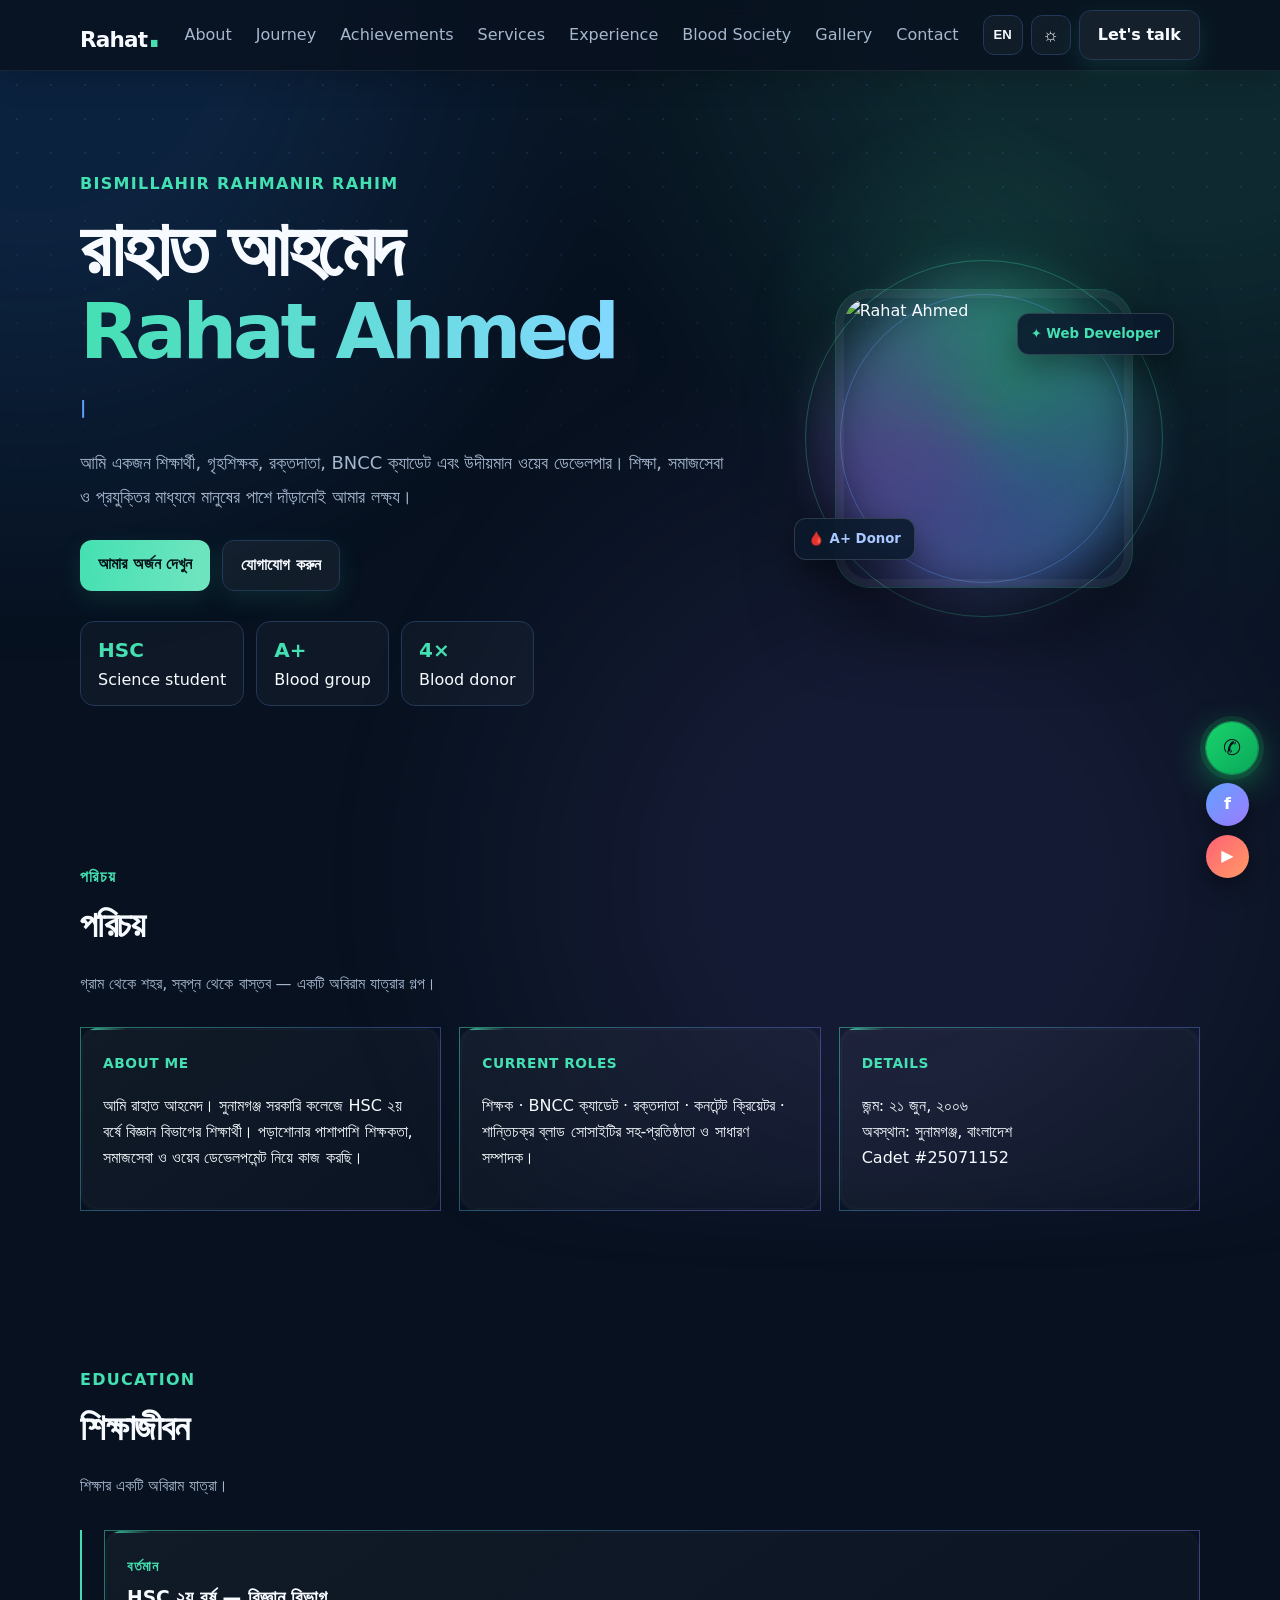
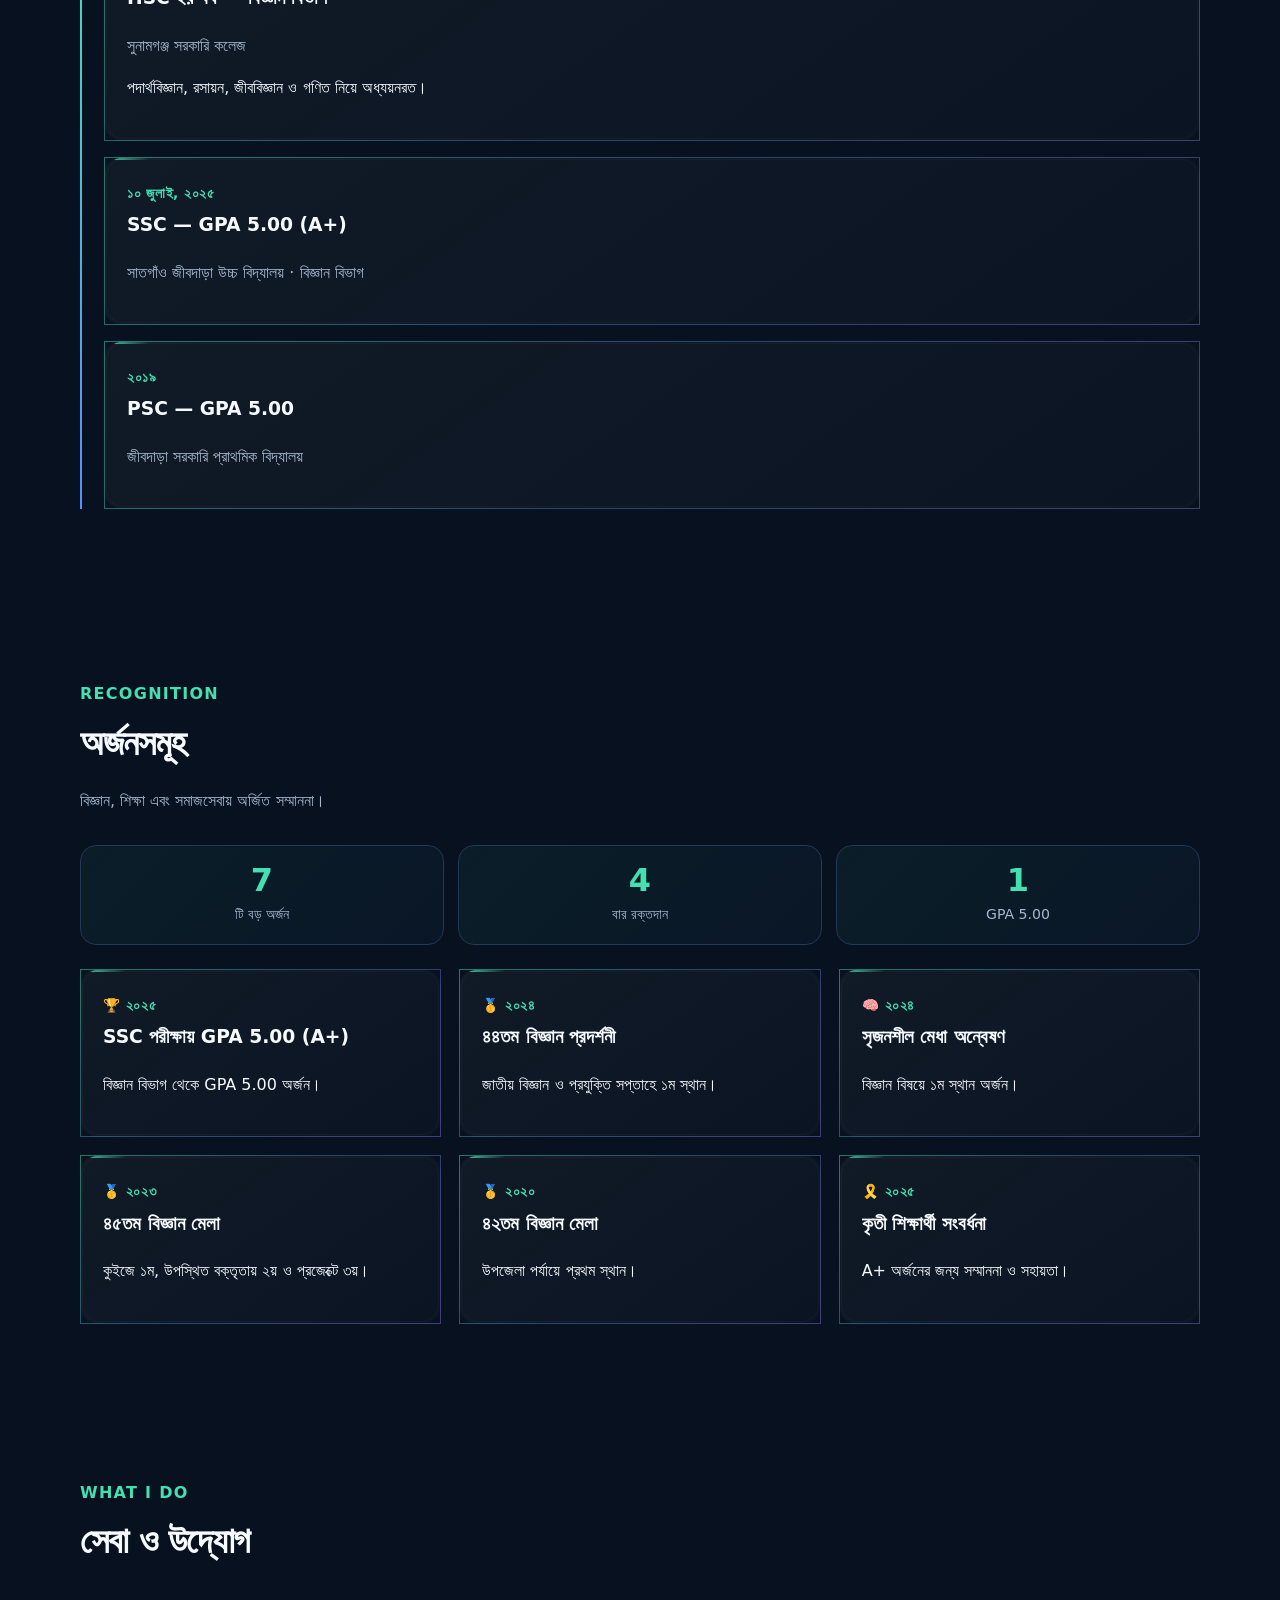
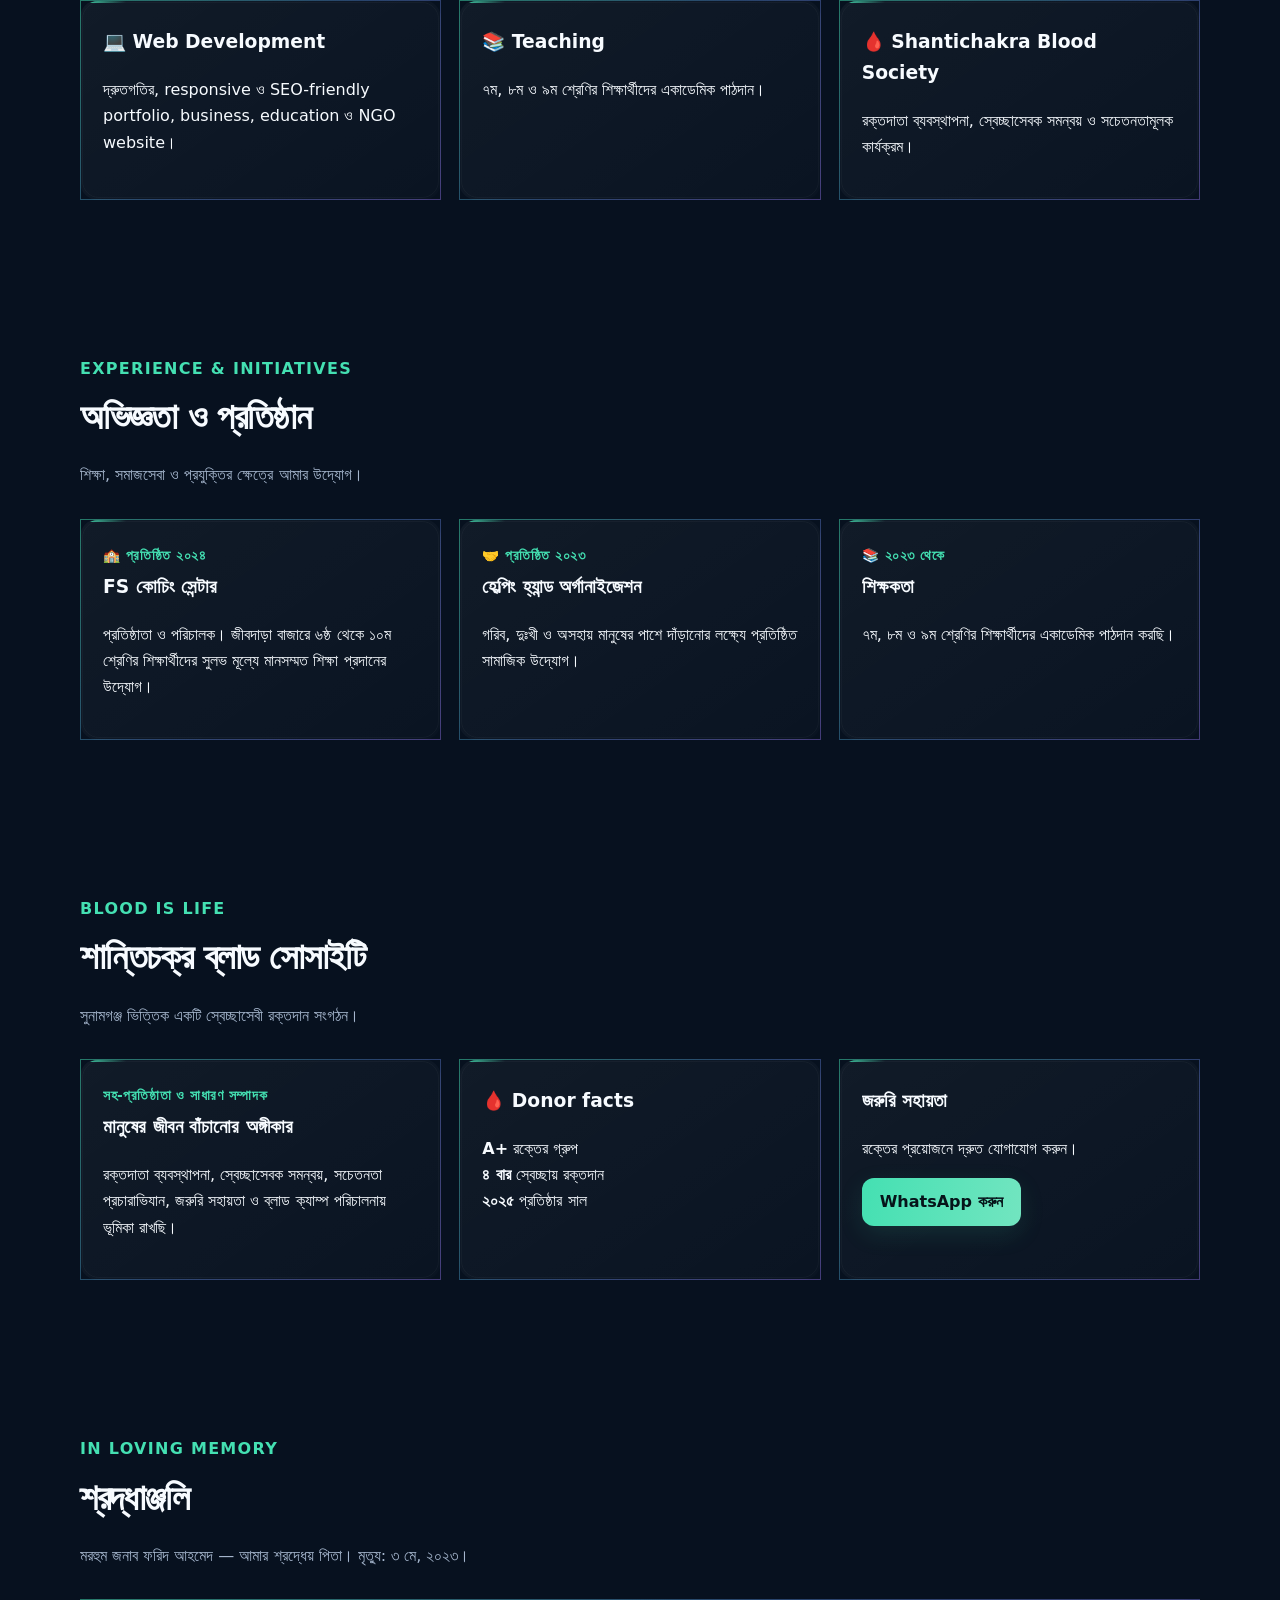
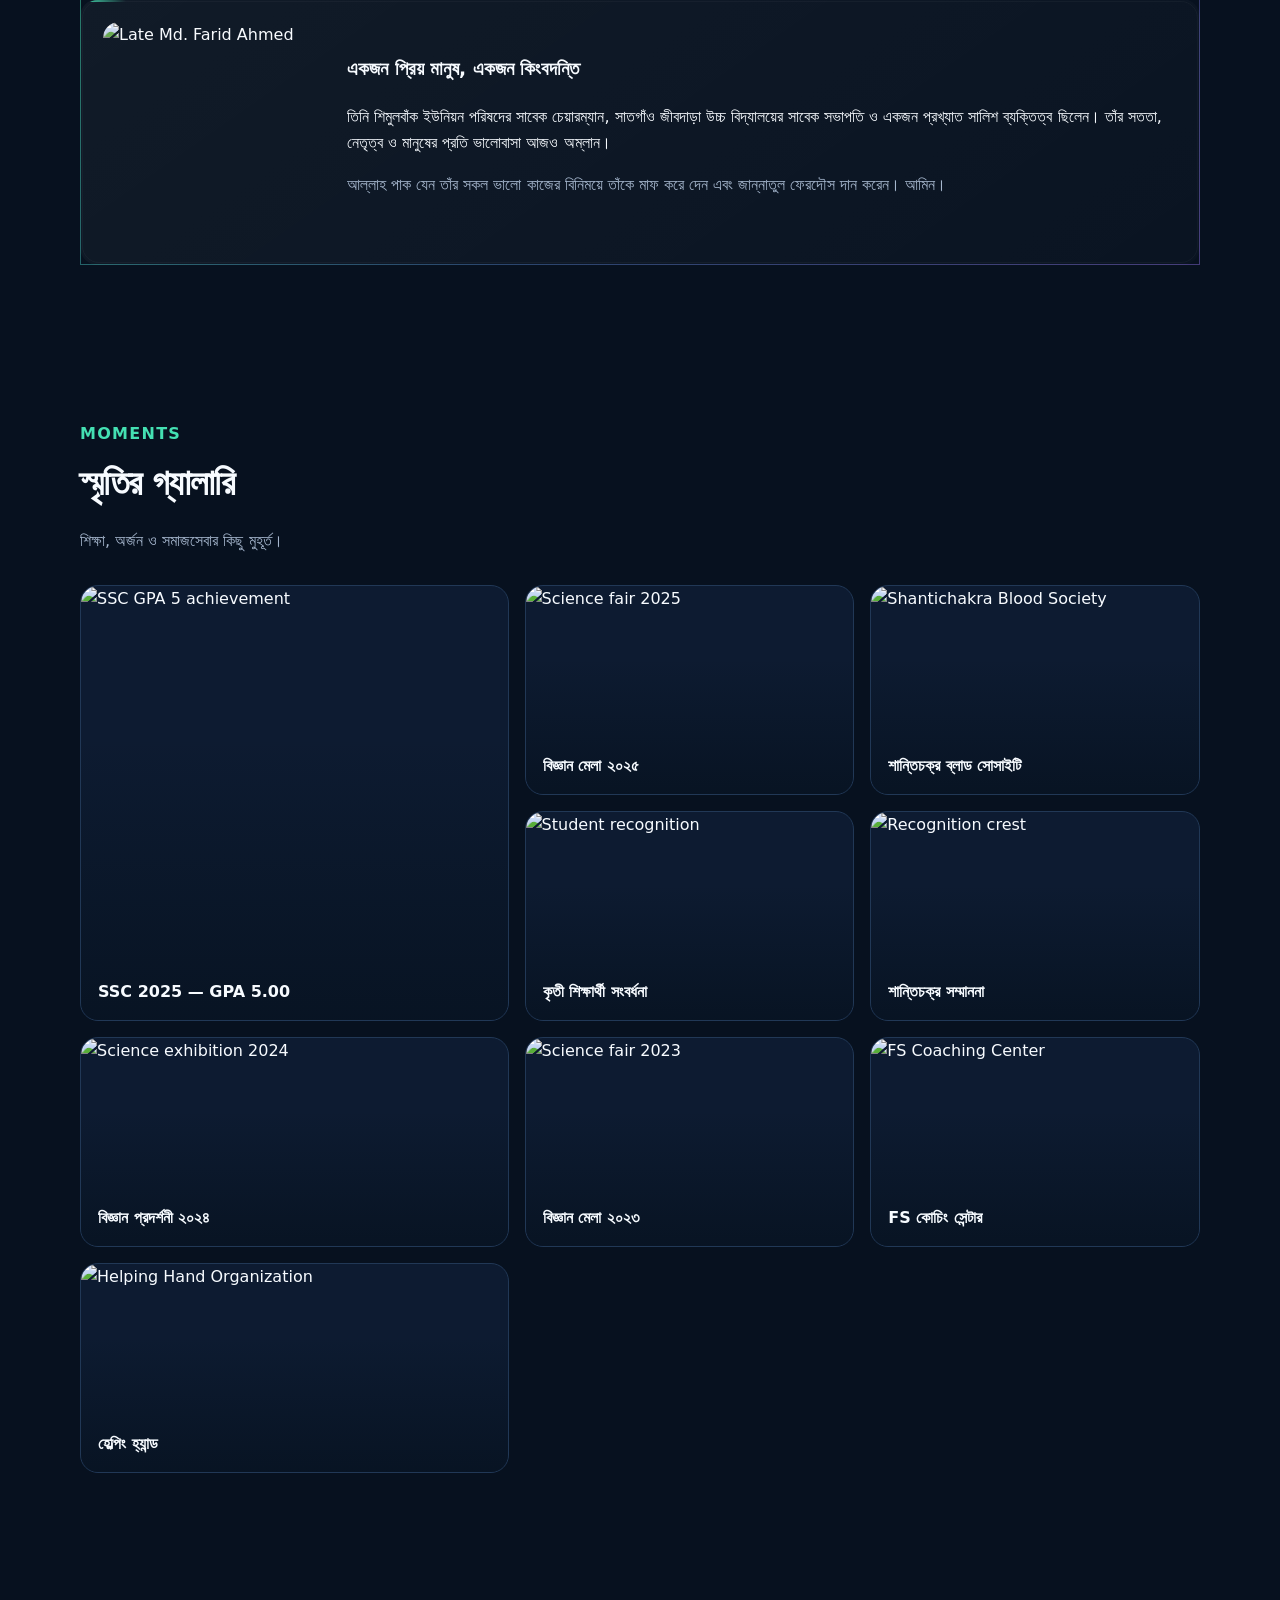
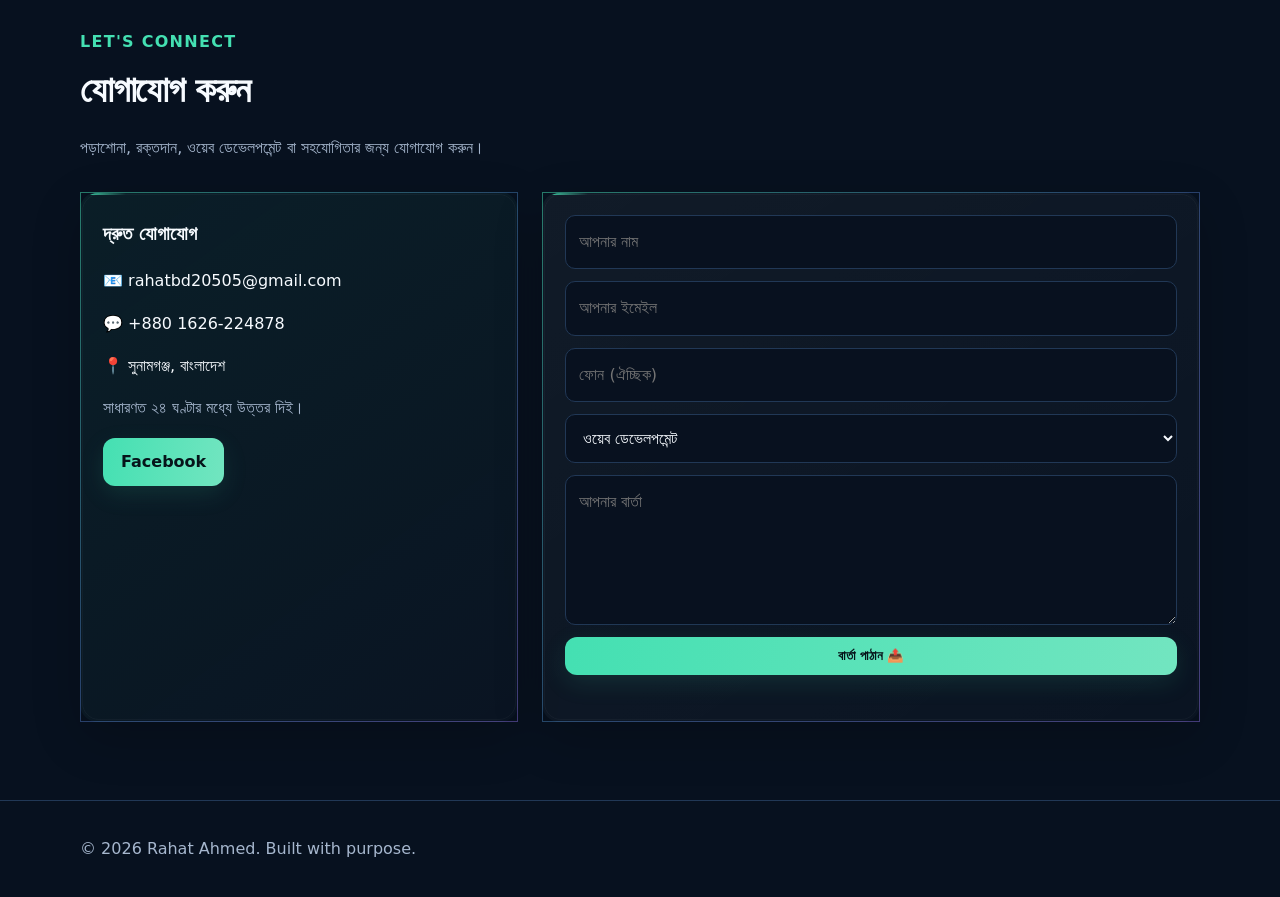
==== index.html @ e5581b6d "Add files via upload" ====
<!doctype html>
<html lang="bn">
<head>
<meta charset="utf-8"><meta name="viewport" content="width=device-width,initial-scale=1">
<title>Rahat Ahmed | Student, Teacher & Web Developer</title>
<meta name="description" content="Rahat Ahmed — student, teacher, blood donor, BNCC cadet and web developer from Sunamganj.">
<script src="https://cdn.jsdelivr.net/npm/@supabase/supabase-js@2"></script>
<style>
:root{--bg:#08111f;--panel:#101d31;--muted:#aab8cc;--text:#f4f7fb;--brand:#38d39f;--brand2:#5b8cff;--line:#20334e}*{box-sizing:border-box}html{scroll-behavior:smooth}body{margin:0;font-family:system-ui,-apple-system,Segoe UI,Noto Sans Bengali,sans-serif;background:linear-gradient(145deg,#08111f,#0c1730 55%,#08111f);color:var(--text);line-height:1.65}a{color:inherit;text-decoration:none}.wrap{width:min(1120px,92%);margin:auto}.nav{position:sticky;top:0;z-index:5;background:#08111fcc;backdrop-filter:blur(14px);border-bottom:1px solid #ffffff12}.navin{height:70px;display:flex;align-items:center;justify-content:space-between}.logo{font-size:1.35rem;font-weight:800}.logo span{color:var(--brand)}.links{display:flex;gap:24px;color:var(--muted)}.links a:hover{color:var(--brand)}.btn{display:inline-block;border:0;border-radius:12px;padding:11px 18px;background:linear-gradient(100deg,var(--brand),#72e5c0);color:#06141a;font-weight:800;cursor:pointer}.btn.alt{background:#ffffff0d;color:var(--text);border:1px solid var(--line)}.hero{padding:100px 0 80px;display:grid;grid-template-columns:1.2fr .8fr;gap:40px;align-items:center}.eyebrow{color:var(--brand);font-weight:700;letter-spacing:.08em}.hero h1{font-size:clamp(2.5rem,6vw,5.2rem);line-height:1.06;margin:12px 0 22px}.hero h1 span{color:var(--brand)}.lead{font-size:1.12rem;color:var(--muted);max-width:660px}.actions{display:flex;gap:12px;flex-wrap:wrap;margin-top:26px}.portrait{width:min(340px,90%);aspect-ratio:1;border-radius:34px;object-fit:cover;border:8px solid #ffffff0d;box-shadow:0 24px 80px #0008;margin:auto}.stats{display:flex;gap:12px;flex-wrap:wrap;margin-top:30px}.stat{background:#ffffff08;border:1px solid var(--line);padding:12px 17px;border-radius:14px}.stat b{display:block;font-size:1.25rem;color:var(--brand)}section{padding:78px 0}.sectionhead{margin-bottom:30px}.sectionhead h2{font-size:2.25rem;margin:5px 0}.sectionhead p,.muted{color:var(--muted)}.grid{display:grid;grid-template-columns:repeat(3,1fr);gap:18px}.card{background:linear-gradient(145deg,#ffffff0b,#ffffff04);border:1px solid var(--line);border-radius:18px;padding:22px}.card h3{margin-top:4px}.tag{display:inline-block;color:var(--brand);font-size:.86rem;font-weight:700}.timeline{border-left:2px solid var(--brand);padding-left:22px}.timeline .card{margin-bottom:16px}.contact{display:grid;grid-template-columns:.8fr 1.2fr;gap:24px}.form{display:grid;gap:12px}.form input,.form textarea,.form select{width:100%;background:#08111f;color:var(--text);border:1px solid var(--line);padding:13px;border-radius:10px;font:inherit}.form textarea{min-height:150px;resize:vertical}.notice{margin-top:12px;color:var(--brand)}footer{padding:35px 0;border-top:1px solid var(--line);color:var(--muted)}#admin{display:none}.adminbar{display:flex;justify-content:space-between;align-items:center;gap:10px;flex-wrap:wrap}.adminbox{max-width:520px;margin:30px auto}.hidden{display:none!important}.danger{color:#ff8e8e}.small{font-size:.9rem}@media(max-width:780px){.links{display:none}.hero,.contact{grid-template-columns:1fr}.hero{padding-top:65px}.portrait{max-width:270px}.grid{grid-template-columns:1fr 1fr}}@media(max-width:520px){.grid{grid-template-columns:1fr}.hero h1{font-size:3rem}}
/* Design polish: modern dark professional theme */
:root{--bg:#07111f;--panel:#0d1b31;--muted:#a6b7ce;--text:#f7fbff;--brand:#44e0b2;--brand2:#62a1ff;--violet:#9d7bff;--line:#213856}
body{background:#07111f;overflow-x:hidden}body:after{content:"";position:fixed;inset:-35%;z-index:-2;pointer-events:none;background:radial-gradient(circle at 22% 22%,#2b8fff25 0 10%,transparent 30%),radial-gradient(circle at 75% 18%,#44e0b21f 0 12%,transparent 32%),radial-gradient(circle at 62% 78%,#9d7bff18 0 10%,transparent 31%);filter:blur(32px);animation:aurora 18s ease-in-out infinite alternate}@keyframes aurora{0%{transform:translate3d(-2%,0,0) scale(1)}50%{transform:translate3d(3%,2%,0) scale(1.08)}100%{transform:translate3d(-1%,-2%,0) scale(1.02)}}

body:before{content:"";position:fixed;inset:0;pointer-events:none;opacity:.18;background-image:radial-gradient(#5b8cff 1px,transparent 1px);background-size:34px 34px;mask-image:linear-gradient(to bottom,black,transparent 65%)}
.nav{box-shadow:0 8px 30px #0003}.logo{letter-spacing:-.04em}.logo span{font-size:1.7em}.links a{position:relative}.links a:after{content:"";position:absolute;left:0;right:100%;bottom:-7px;height:2px;background:var(--brand);transition:.25s}.links a:hover:after{right:0}
.hero{position:relative}.hero:before{content:"";position:absolute;width:430px;height:430px;right:2%;top:4%;border-radius:50%;background:radial-gradient(circle,#38d39f24,transparent 68%);filter:blur(5px);z-index:-1}.hero h1{letter-spacing:-.055em}.hero h1 span{background:linear-gradient(100deg,var(--brand),#83d8ff);-webkit-background-clip:text;background-clip:text;color:transparent}.lead{line-height:1.9}.btn{box-shadow:0 8px 24px #38d39f20;transition:transform .2s,box-shadow .2s}.btn:hover{transform:translateY(-3px);box-shadow:0 13px 30px #38d39f38}.btn.alt:hover{border-color:var(--brand);color:var(--brand);background:#38d39f0c}.portrait{box-shadow:0 0 0 1px #38d39f40,0 25px 80px #0009;transition:transform .35s}.portrait:hover{transform:rotate(2deg) scale(1.025)}.stat{transition:transform .2s,border-color .2s}.stat:hover{transform:translateY(-4px);border-color:#38d39f88}.card{position:relative;overflow:hidden;transition:transform .25s,border-color .25s,background .25s}.card:before{content:"";position:absolute;left:0;top:0;width:45px;height:2px;background:linear-gradient(90deg,var(--brand),transparent)}.card:hover{transform:translateY(-5px);border-color:#38d39f66;background:linear-gradient(145deg,#ffffff12,#ffffff05)}.sectionhead h2{letter-spacing:-.035em}.tag{letter-spacing:.04em}.timeline{border-image:linear-gradient(var(--brand),#5b8cff) 1}.contact .card:first-child{background:linear-gradient(145deg,#38d39f12,#ffffff04)}
body{cursor:default}.card,.btn,.gallery-item,.social-float a,.stat{cursor:pointer}.card{border-image:linear-gradient(135deg,#44e0b280,#62a1ff55,#9d7bff66) 1;border-image-slice:1}.card:after{content:"";position:absolute;inset:1px;border-radius:17px;pointer-events:none;border:1px solid #ffffff08}.achievement-metrics>div{border:1px solid transparent;background:linear-gradient(var(--panel),var(--panel)) padding-box,linear-gradient(135deg,#44e0b2aa,#62a1ffaa,#9d7bffaa) border-box}.achievement-metrics>div:hover{transform:translateY(-5px);box-shadow:0 14px 32px #44e0b21c}.contact .card{box-shadow:0 16px 50px #0003}.tribute-card{display:grid;grid-template-columns:220px 1fr;gap:24px;align-items:center}.tribute-card img{width:100%;aspect-ratio:1;object-fit:cover;border-radius:16px;filter:grayscale(.25)}.contact .card:first-child{border-color:#44e0b255}.social-float a:first-child{width:52px;height:52px;background:linear-gradient(135deg,#19d36b,#0aa85a);box-shadow:0 0 0 6px #19d36b22,0 10px 35px #19d36b77;font-size:1.35rem}.social-float a:first-child:after{content:"";position:absolute;width:52px;height:52px;border-radius:50%;border:1px solid #19d36b88;animation:pulse 2s infinite}@keyframes pulse{0%{transform:scale(1);opacity:.8}70%,100%{transform:scale(1.55);opacity:0}}.social-float a{position:relative}.page-loader{position:fixed;inset:0;z-index:100;background:#07111f;display:grid;place-items:center;align-content:center;gap:18px;transition:opacity .6s,visibility .6s;animation:loaderFallback .8s 1.4s forwards}.page-loader.done{opacity:0;visibility:hidden;animation:none}@keyframes loaderFallback{to{opacity:0;visibility:hidden;pointer-events:none}}.loader-mark{font-size:4rem;font-weight:900;letter-spacing:-.12em;color:#f7fbff}.loader-mark span{color:#44e0b2}.loader-bar{width:130px;height:3px;border-radius:8px;background:#ffffff18;overflow:hidden}.loader-bar i{display:block;height:100%;width:35%;background:linear-gradient(90deg,#44e0b2,#62a1ff);animation:load 1.15s ease-in-out infinite}@keyframes load{50%{transform:translateX(185%)}}
.typing-line{min-height:34px;color:var(--brand);font-weight:800;font-size:1.08rem;letter-spacing:.02em}.typing-cursor{color:var(--brand2);animation:blink .8s step-end infinite}@keyframes blink{50%{opacity:0}}
.achievement-metrics{display:grid;grid-template-columns:repeat(3,1fr);gap:14px;margin:0 0 24px}.achievement-metrics>div{padding:18px;text-align:center;border:1px solid var(--line);border-radius:16px;background:linear-gradient(135deg,#44e0b210,#62a1ff0a)}.achievement-metrics b{display:block;font-size:2rem;line-height:1;color:var(--brand)}.achievement-metrics span{display:block;color:var(--muted);font-size:.88rem;margin-top:7px}.social-float{position:fixed;right:22px;bottom:22px;z-index:6;display:flex;flex-direction:column;gap:9px}.social-float a{display:grid;place-items:center;width:43px;height:43px;border-radius:50%;color:#07111f;background:linear-gradient(135deg,var(--brand),#72e5c0);font-weight:900;box-shadow:0 8px 25px #0007;transition:.25s}.social-float a:nth-child(2){background:linear-gradient(135deg,#62a1ff,#9d7bff);color:white}.social-float a:nth-child(3){background:linear-gradient(135deg,#ff6174,#ff9a66);color:white}.social-float a:hover{transform:translateY(-4px) scale(1.08)}.lightbox{position:fixed;inset:0;z-index:20;background:#020812eF;backdrop-filter:blur(12px);display:none;align-items:center;justify-content:center;flex-direction:column;padding:35px}.lightbox.open{display:flex}.lightbox img{max-width:min(900px,94vw);max-height:80vh;object-fit:contain;border-radius:15px;box-shadow:0 20px 80px #000}.lightbox div{margin-top:13px;font-weight:700}.lightbox-close{position:absolute;right:25px;top:18px;border:0;background:transparent;color:white;font-size:2.5rem;cursor:pointer}.nav-actions{display:flex;align-items:center;gap:8px}.lang-toggle,.theme-toggle,.menu-toggle{width:40px;height:40px;border:1px solid var(--line);border-radius:11px;background:#ffffff08;color:var(--text);font-size:.82rem;font-weight:800;cursor:pointer;transition:.2s}.lang-toggle:hover,.theme-toggle:hover,.menu-toggle:hover{border-color:var(--brand);color:var(--brand);transform:translateY(-2px)}.theme-toggle,.menu-toggle{width:40px;height:40px;border:1px solid var(--line);border-radius:11px;background:#ffffff08;color:var(--text);font-size:1.15rem;cursor:pointer;transition:.2s}.theme-toggle:hover,.menu-toggle:hover{border-color:var(--brand);color:var(--brand);transform:translateY(-2px)}.menu-toggle{display:none}.portrait-wrap{position:relative;width:min(380px,96%);aspect-ratio:1;margin:auto;display:grid;place-items:center}.portrait-wrap:before{content:"";position:absolute;inset:8%;border-radius:50%;background:conic-gradient(from 20deg,var(--brand),var(--brand2),var(--violet),var(--brand));filter:blur(25px);opacity:.42;animation:spinGlow 9s linear infinite}.orbit{position:absolute;border:1px solid #44e0b255;border-radius:50%;inset:3%;animation:spinGlow 12s linear infinite}.orbit-two{inset:12%;border-color:#62a1ff55;animation-direction:reverse;animation-duration:16s}.portrait-wrap .portrait{position:relative;width:78%;z-index:1}.floating-chip{position:absolute;z-index:2;padding:9px 13px;border:1px solid #ffffff24;background:#0b1a2de8;backdrop-filter:blur(12px);border-radius:12px;box-shadow:0 12px 30px #0005;font-size:.83rem;font-weight:700}.chip-top{right:0;top:17%;color:var(--brand);animation:float 4s ease-in-out infinite}.chip-bottom{left:0;bottom:18%;color:#a9c8ff;animation:float 4s 1s ease-in-out infinite}@keyframes spinGlow{to{transform:rotate(360deg)}}@keyframes float{0%,100%{transform:translateY(0)}50%{transform:translateY(-9px)}}
.gallery-grid{display:grid;grid-template-columns:1.3fr 1fr 1fr;grid-auto-rows:210px;gap:16px}.gallery-item{position:relative;overflow:hidden;border-radius:18px;border:1px solid var(--line);background:var(--panel);min-height:0}.gallery-item img{width:100%;height:100%;object-fit:cover;display:block;transition:transform .55s ease,filter .55s ease}.gallery-item:after{content:"";position:absolute;inset:0;background:linear-gradient(transparent 35%,#06111ee8);opacity:.8}.gallery-item span{position:absolute;z-index:1;left:17px;bottom:14px;font-weight:700}.gallery-item:hover img{transform:scale(1.08);filter:saturate(1.18)}.gallery-large{grid-row:span 2}.card:nth-child(2n){transition-delay:.04s}.card:nth-child(3n){transition-delay:.08s}
:root.light,[data-theme="light"]{--bg:#f3f7fb;--panel:#ffffff;--muted:#52647b;--text:#0c1a2b;--line:#d8e2ef}html[data-theme="light"] body,body.light{background:#f3f7fb!important;color:#0c1a2b}html[data-theme="light"] .nav,body.light .nav{background:#f3f7fbe8;border-bottom-color:#d8e2ef}html[data-theme="light"] .card,html[data-theme="light"] .stat,html[data-theme="light"] .gallery-item,body.light .card,body.light .stat,body.light .gallery-item{background:#ffffffcc;border-color:#d8e2ef}html[data-theme="light"] .btn.alt,html[data-theme="light"] .theme-toggle,html[data-theme="light"] .menu-toggle,body.light .btn.alt,body.light .theme-toggle,body.light .menu-toggle{color:#0c1a2b;background:#ffffffaa;border-color:#c8d6e6}html[data-theme="light"] .floating-chip,body.light .floating-chip{background:#fffffff0;box-shadow:0 12px 30px #5b719122}html[data-theme="light"] .links{background:#fffffff5}
.reveal{opacity:0;transform:translateY(22px);transition:opacity .75s ease,transform .75s cubic-bezier(.2,.8,.2,1)}.reveal.visible{opacity:1;transform:none}
@media(max-width:780px){.menu-toggle{display:block}.nav-cta{display:none}.links{position:absolute;left:4%;right:4%;top:68px;display:flex;flex-direction:column;gap:0;padding:8px;background:#0b192cf5;border:1px solid var(--line);border-radius:14px;box-shadow:0 18px 40px #0008;opacity:0;pointer-events:none;transform:translateY(-8px);transition:.25s}.links.open{opacity:1;pointer-events:auto;transform:none}.links a{padding:11px 14px}.gallery-grid{grid-template-columns:1fr 1fr;grid-auto-rows:180px}.gallery-large{grid-row:span 1;grid-column:span 2}.portrait-wrap{max-width:310px}}
@media(max-width:520px){.gallery-grid{grid-template-columns:1fr;grid-auto-rows:220px}.tribute-card{grid-template-columns:1fr}.tribute-card img{max-width:240px}.gallery-large{grid-column:auto}.floating-chip{font-size:.72rem;padding:7px 9px}.chip-top{right:-4%}.chip-bottom{left:-4%}.achievement-metrics{gap:8px}.achievement-metrics>div{padding:13px 6px}.achievement-metrics b{font-size:1.55rem}.achievement-metrics span{font-size:.72rem}.social-float{right:12px;bottom:14px}.social-float a{width:38px;height:38px}}
@media(prefers-reduced-motion:no-preference){.hero>div{animation:rise .7s ease both}.hero>img{animation:rise .9s .1s ease both}@keyframes rise{from{opacity:0;transform:translateY(18px)}to{opacity:1;transform:none}}}
</style></head>
<body><div class="page-loader" id="pageLoader"><div class="loader-mark">R<span>.</span></div><div class="loader-bar"><i></i></div></div>
<nav class="nav"><div class="wrap navin"><a class="logo" href="#home">Rahat<span>.</span></a><div class="links" id="navLinks"><a href="about.html">About</a><a href="about.html#journey">Journey</a><a href="achievements.html">Achievements</a><a href="experience.html">Services</a><a href="experience.html">Experience</a><a href="blood-society.html">Blood Society</a><a href="gallery.html">Gallery</a><a href="contact.html">Contact</a></div><div class="nav-actions"><button class="lang-toggle" id="langToggle" aria-label="Switch language">EN</button><button class="theme-toggle" id="themeToggle" aria-label="Toggle light and dark mode">☼</button><a class="btn alt nav-cta" href="contact.html">Let's talk</a><button class="menu-toggle" id="menuToggle" aria-label="Open menu">☰</button></div></div></nav>
<main id="site">
<section class="hero wrap" id="home"><div><div class="eyebrow">BISMILLAHIR RAHMANIR RAHIM</div><h1>রাহাত আহমেদ<br><span>Rahat Ahmed</span></h1><div class="typing-line"><span id="typingText"></span><span class="typing-cursor">|</span></div><p class="lead">আমি একজন শিক্ষার্থী, গৃহশিক্ষক, রক্তদাতা, BNCC ক্যাডেট এবং উদীয়মান ওয়েব ডেভেলপার। শিক্ষা, সমাজসেবা ও প্রযুক্তির মাধ্যমে মানুষের পাশে দাঁড়ানোই আমার লক্ষ্য।</p><div class="actions"><a class="btn" href="achievements.html">আমার অর্জন দেখুন</a><a class="btn alt" href="contact.html">যোগাযোগ করুন</a></div><div class="stats"><div class="stat"><b>HSC</b>Science student</div><div class="stat"><b>A+</b>Blood group</div><div class="stat"><b>4×</b>Blood donor</div></div></div><div class="portrait-wrap"><div class="orbit orbit-one"></div><div class="orbit orbit-two"></div><div class="floating-chip chip-top">✦ Web Developer</div><div class="floating-chip chip-bottom">🩸 A+ Donor</div><img class="portrait" src="https://rahatahmedbd.github.io/assets/images/profile.jpg" alt="Rahat Ahmed"></div></section>
<section id="about"><div class="wrap"><div class="sectionhead"><div class="eyebrow">পরিচয়</div><h2>শেখা, শেখানো ও মানুষের পাশে থাকা</h2><p>গ্রাম থেকে শহর, স্বপ্ন থেকে বাস্তব — একটি অবিরাম যাত্রার গল্প।</p></div><div class="grid"><article class="card"><span class="tag">ABOUT ME</span><p>আমি রাহাত আহমেদ। সুনামগঞ্জ সরকারি কলেজে HSC ২য় বর্ষে বিজ্ঞান বিভাগের শিক্ষার্থী। পড়াশোনার পাশাপাশি শিক্ষকতা, সমাজসেবা ও ওয়েব ডেভেলপমেন্ট নিয়ে কাজ করছি।</p></article><article class="card"><span class="tag">CURRENT ROLES</span><p>শিক্ষক · BNCC ক্যাডেট · রক্তদাতা · কনটেন্ট ক্রিয়েটর · শান্তিচক্র ব্লাড সোসাইটির সহ-প্রতিষ্ঠাতা ও সাধারণ সম্পাদক।</p></article><article class="card"><span class="tag">DETAILS</span><p>জন্ম: ২১ জুন, ২০০৬<br>অবস্থান: সুনামগঞ্জ, বাংলাদেশ<br>Cadet #25071152</p></article></div></div></section>
<section id="journey"><div class="wrap"><div class="sectionhead"><div class="eyebrow">EDUCATION</div><h2>শিক্ষাজীবন</h2><p>শিক্ষার একটি অবিরাম যাত্রা।</p></div><div class="timeline"><div class="card"><span class="tag">বর্তমান</span><h3>HSC ২য় বর্ষ — বিজ্ঞান বিভাগ</h3><p class="muted">সুনামগঞ্জ সরকারি কলেজ</p><p>পদার্থবিজ্ঞান, রসায়ন, জীববিজ্ঞান ও গণিত নিয়ে অধ্যয়নরত।</p></div><div class="card"><span class="tag">১০ জুলাই, ২০২৫</span><h3>SSC — GPA 5.00 (A+)</h3><p class="muted">সাতগাঁও জীবদাড়া উচ্চ বিদ্যালয় · বিজ্ঞান বিভাগ</p></div><div class="card"><span class="tag">২০১৯</span><h3>PSC — GPA 5.00</h3><p class="muted">জীবদাড়া সরকারি প্রাথমিক বিদ্যালয়</p></div></div></div></section>
<section id="achievements"><div class="wrap"><div class="sectionhead"><div class="eyebrow">RECOGNITION</div><h2>অর্জনসমূহ</h2><p>বিজ্ঞান, শিক্ষা এবং সমাজসেবায় অর্জিত সম্মাননা।</p></div><div class="achievement-metrics"><div><b class="counter" data-target="7">0</b><span>টি বড় অর্জন</span></div><div><b class="counter" data-target="4">0</b><span>বার রক্তদান</span></div><div><b class="counter" data-target="1">0</b><span>GPA 5.00</span></div></div><div class="grid"><article class="card"><span class="tag">🏆 ২০২৫</span><h3>SSC পরীক্ষায় GPA 5.00 (A+)</h3><p>বিজ্ঞান বিভাগ থেকে GPA 5.00 অর্জন।</p></article><article class="card"><span class="tag">🥇 ২০২৪</span><h3>৪৪তম বিজ্ঞান প্রদর্শনী</h3><p>জাতীয় বিজ্ঞান ও প্রযুক্তি সপ্তাহে ১ম স্থান।</p></article><article class="card"><span class="tag">🧠 ২০২৪</span><h3>সৃজনশীল মেধা অন্বেষণ</h3><p>বিজ্ঞান বিষয়ে ১ম স্থান অর্জন।</p></article><article class="card"><span class="tag">🥇 ২০২৩</span><h3>৪৫তম বিজ্ঞান মেলা</h3><p>কুইজে ১ম, উপস্থিত বক্তৃতায় ২য় ও প্রজেক্টে ৩য়।</p></article><article class="card"><span class="tag">🥇 ২০২০</span><h3>৪২তম বিজ্ঞান মেলা</h3><p>উপজেলা পর্যায়ে প্রথম স্থান।</p></article><article class="card"><span class="tag">🎗️ ২০২৫</span><h3>কৃতী শিক্ষার্থী সংবর্ধনা</h3><p>A+ অর্জনের জন্য সম্মাননা ও সহায়তা।</p></article></div></div></section>
<section id="services"><div class="wrap"><div class="sectionhead"><div class="eyebrow">WHAT I DO</div><h2>সেবা ও উদ্যোগ</h2></div><div class="grid"><article class="card"><h3>💻 Web Development</h3><p>দ্রুতগতির, responsive ও SEO-friendly portfolio, business, education ও NGO website।</p></article><article class="card"><h3>📚 Teaching</h3><p>৭ম, ৮ম ও ৯ম শ্রেণির শিক্ষার্থীদের একাডেমিক পাঠদান।</p></article><article class="card"><h3>🩸 Shantichakra Blood Society</h3><p>রক্তদাতা ব্যবস্থাপনা, স্বেচ্ছাসেবক সমন্বয় ও সচেতনতামূলক কার্যক্রম।</p></article></div></div></section>
<section id="experience"><div class="wrap"><div class="sectionhead"><div class="eyebrow">EXPERIENCE & INITIATIVES</div><h2>অভিজ্ঞতা ও প্রতিষ্ঠান</h2><p>শিক্ষা, সমাজসেবা ও প্রযুক্তির ক্ষেত্রে আমার উদ্যোগ।</p></div><div class="grid"><article class="card"><span class="tag">🏫 প্রতিষ্ঠিত ২০২৪</span><h3>FS কোচিং সেন্টার</h3><p>প্রতিষ্ঠাতা ও পরিচালক। জীবদাড়া বাজারে ৬ষ্ঠ থেকে ১০ম শ্রেণির শিক্ষার্থীদের সুলভ মূল্যে মানসম্মত শিক্ষা প্রদানের উদ্যোগ।</p></article><article class="card"><span class="tag">🤝 প্রতিষ্ঠিত ২০২৩</span><h3>হেল্পিং হ্যান্ড অর্গানাইজেশন</h3><p>গরিব, দুঃখী ও অসহায় মানুষের পাশে দাঁড়ানোর লক্ষ্যে প্রতিষ্ঠিত সামাজিক উদ্যোগ।</p></article><article class="card"><span class="tag">📚 ২০২৩ থেকে</span><h3>শিক্ষকতা</h3><p>৭ম, ৮ম ও ৯ম শ্রেণির শিক্ষার্থীদের একাডেমিক পাঠদান করছি।</p></article></div></div></section><section id="blood"><div class="wrap"><div class="sectionhead"><div class="eyebrow">BLOOD IS LIFE</div><h2>শান্তিচক্র ব্লাড সোসাইটি</h2><p>সুনামগঞ্জ ভিত্তিক একটি স্বেচ্ছাসেবী রক্তদান সংগঠন।</p></div><div class="grid"><article class="card"><span class="tag">সহ-প্রতিষ্ঠাতা ও সাধারণ সম্পাদক</span><h3>মানুষের জীবন বাঁচানোর অঙ্গীকার</h3><p>রক্তদাতা ব্যবস্থাপনা, স্বেচ্ছাসেবক সমন্বয়, সচেতনতা প্রচারাভিযান, জরুরি সহায়তা ও ব্লাড ক্যাম্প পরিচালনায় ভূমিকা রাখছি।</p></article><article class="card"><h3>🩸 Donor facts</h3><p><b>A+</b> রক্তের গ্রুপ<br><b>৪ বার</b> স্বেচ্ছায় রক্তদান<br><b>২০২৫</b> প্রতিষ্ঠার সাল</p></article><article class="card"><h3>জরুরি সহায়তা</h3><p>রক্তের প্রয়োজনে দ্রুত যোগাযোগ করুন।</p><a class="btn" href="https://wa.me/8801626224878">WhatsApp করুন</a></article></div></div></section><section id="tribute"><div class="wrap"><div class="sectionhead"><div class="eyebrow">IN LOVING MEMORY</div><h2>শ্রদ্ধাঞ্জলি</h2><p>মরহুম জনাব ফরিদ আহমেদ — আমার শ্রদ্ধেয় পিতা। মৃত্যু: ৩ মে, ২০২৩।</p></div><div class="card tribute-card"><img src="https://rahatahmedbd.github.io/assets/images/baba-farid-ahmed.jpg" alt="Late Md. Farid Ahmed"><div><h3>একজন প্রিয় মানুষ, একজন কিংবদন্তি</h3><p>তিনি শিমুলবাঁক ইউনিয়ন পরিষদের সাবেক চেয়ারম্যান, সাতগাঁও জীবদাড়া উচ্চ বিদ্যালয়ের সাবেক সভাপতি ও একজন প্রখ্যাত সালিশ ব্যক্তিত্ব ছিলেন। তাঁর সততা, নেতৃত্ব ও মানুষের প্রতি ভালোবাসা আজও অম্লান।</p><p class="muted">আল্লাহ পাক যেন তাঁর সকল ভালো কাজের বিনিময়ে তাঁকে মাফ করে দেন এবং জান্নাতুল ফেরদৌস দান করেন। আমিন।</p></div></div></div></section><section id="gallery"><div class="wrap"><div class="sectionhead"><div class="eyebrow">MOMENTS</div><h2>স্মৃতির গ্যালারি</h2><p>শিক্ষা, অর্জন ও সমাজসেবার কিছু মুহূর্ত।</p></div><div class="gallery-grid"><a class="gallery-item gallery-large" href="https://rahatahmedbd.github.io/assets/images/ssc-gpa5-2025.jpg" target="_blank"><img src="https://rahatahmedbd.github.io/assets/images/ssc-gpa5-2025.jpg" alt="SSC GPA 5 achievement"><span>SSC 2025 — GPA 5.00</span></a><a class="gallery-item" href="https://rahatahmedbd.github.io/assets/images/46-science-fair-2025.jpg" target="_blank"><img src="https://rahatahmedbd.github.io/assets/images/46-science-fair-2025.jpg" alt="Science fair 2025"><span>বিজ্ঞান মেলা ২০২৫</span></a><a class="gallery-item" href="https://rahatahmedbd.github.io/assets/images/shantichakra-blood-society.jpg" target="_blank"><img src="https://rahatahmedbd.github.io/assets/images/shantichakra-blood-society.jpg" alt="Shantichakra Blood Society"><span>শান্তিচক্র ব্লাড সোসাইটি</span></a><a class="gallery-item" href="https://rahatahmedbd.github.io/assets/images/ssc-songbordhona-2025.jpg" target="_blank"><img src="https://rahatahmedbd.github.io/assets/images/ssc-songbordhona-2025.jpg" alt="Student recognition"><span>কৃতী শিক্ষার্থী সংবর্ধনা</span></a><a class="gallery-item" href="https://rahatahmedbd.github.io/assets/images/ssc-crest-shantichakra.jpg" target="_blank"><img src="https://rahatahmedbd.github.io/assets/images/ssc-crest-shantichakra.jpg" alt="Recognition crest"><span>শান্তিচক্র সম্মাননা</span></a><a class="gallery-item" href="https://rahatahmedbd.github.io/assets/images/44-science-fair-2024.jpg" target="_blank"><img src="https://rahatahmedbd.github.io/assets/images/44-science-fair-2024.jpg" alt="Science exhibition 2024"><span>বিজ্ঞান প্রদর্শনী ২০২৪</span></a><a class="gallery-item" href="https://rahatahmedbd.github.io/assets/images/45-science-fair-2023.jpg" target="_blank"><img src="https://rahatahmedbd.github.io/assets/images/45-science-fair-2023.jpg" alt="Science fair 2023"><span>বিজ্ঞান মেলা ২০২৩</span></a><a class="gallery-item" href="https://rahatahmedbd.github.io/assets/images/fs-coaching-center.jpg" target="_blank"><img src="https://rahatahmedbd.github.io/assets/images/fs-coaching-center.jpg" alt="FS Coaching Center"><span>FS কোচিং সেন্টার</span></a><a class="gallery-item" href="https://rahatahmedbd.github.io/assets/images/helping-hand-org.jpg" target="_blank"><img src="https://rahatahmedbd.github.io/assets/images/helping-hand-org.jpg" alt="Helping Hand Organization"><span>হেল্পিং হ্যান্ড</span></a></div></div></section>
<section id="contact"><div class="wrap"><div class="sectionhead"><div class="eyebrow">LET'S CONNECT</div><h2>যোগাযোগ করুন</h2><p>পড়াশোনা, রক্তদান, ওয়েব ডেভেলপমেন্ট বা সহযোগিতার জন্য যোগাযোগ করুন।</p></div><div class="contact"><div class="card"><h3>দ্রুত যোগাযোগ</h3><p>📧 <a href="mailto:rahatbd20505@gmail.com">rahatbd20505@gmail.com</a></p><p>💬 <a href="https://wa.me/8801626224878">+880 1626-224878</a></p><p>📍 সুনামগঞ্জ, বাংলাদেশ</p><p class="muted">সাধারণত ২৪ ঘণ্টার মধ্যে উত্তর দিই।</p><p><a class="btn" href="https://www.facebook.com/rahat.ahmed.948943">Facebook</a></p></div><div class="card"><form id="contactForm" class="form"><input name="name" required placeholder="আপনার নাম"><input name="email" type="email" required placeholder="আপনার ইমেইল"><input name="phone" placeholder="ফোন (ঐচ্ছিক)"><select name="subject"><option>ওয়েব ডেভেলপমেন্ট</option><option>টিউশন / পড়াশোনা</option><option>রক্তদান সংক্রান্ত</option><option>সহযোগিতা / পার্টনারশিপ</option><option>সাধারণ জিজ্ঞাসা</option></select><textarea name="message" required placeholder="আপনার বার্তা"></textarea><button class="btn" type="submit">বার্তা পাঠান 📤</button><div id="formMsg" class="notice"></div></form></div></div></div></section>
</main><div class="social-float" aria-label="Social links"><a href="https://wa.me/8801626224878" target="_blank" aria-label="WhatsApp">✆</a><a href="https://www.facebook.com/rahat.ahmed.948943" target="_blank" aria-label="Facebook">f</a><a href="https://www.youtube.com/@RahatAhmedOfficial0" target="_blank" aria-label="YouTube">▶</a></div><div class="lightbox" id="lightbox"><button class="lightbox-close" id="lightboxClose" aria-label="Close">×</button><img id="lightboxImg" src="" alt="Gallery preview"><div id="lightboxCaption"></div></div>
<section id="admin" class="wrap"><div class="adminbar"><div><div class="eyebrow">PRIVATE AREA</div><h2>Admin Dashboard</h2></div><button class="btn alt" id="logout">Logout</button></div><div id="adminContent" class="grid"></div></section>
<footer><div class="wrap">© 2026 Rahat Ahmed. Built with purpose.</div></footer>
<script>
if(!window.matchMedia('(prefers-reduced-motion: reduce)').matches){document.querySelectorAll('section:not(.hero),.card').forEach((el,i)=>{el.classList.add('reveal');});const io=new IntersectionObserver(es=>es.forEach(e=>{if(e.isIntersecting){e.target.classList.add('visible');io.unobserve(e.target)}}),{threshold:.12});document.querySelectorAll('.reveal').forEach(e=>io.observe(e))}
const menu=document.querySelector('#menuToggle'),navLinks=document.querySelector('#navLinks');menu.addEventListener('click',()=>{navLinks.classList.toggle('open');menu.textContent=navLinks.classList.contains('open')?'×':'☰'});navLinks.querySelectorAll('a').forEach(a=>a.addEventListener('click',()=>{navLinks.classList.remove('open');menu.textContent='☰'}));
const theme=document.querySelector('#themeToggle');const savedTheme=localStorage.getItem('rahat-theme')||'dark';function applyTheme(mode){const light=mode==='light';document.documentElement.setAttribute('data-theme',mode);document.documentElement.classList.toggle('light',light);document.body.classList.toggle('light',light);theme.textContent=light?'☾':'☼';theme.setAttribute('aria-label',light?'Switch to dark mode':'Switch to light mode')}applyTheme(savedTheme);theme.addEventListener('click',()=>{const next=document.documentElement.getAttribute('data-theme')==='light'?'dark':'light';localStorage.setItem('rahat-theme',next);applyTheme(next)});
const langButton=document.querySelector('#langToggle');let currentLang=localStorage.getItem('rahat-lang')||'bn';const translations={bn:{nav:['About','Journey','Achievements','Services','Experience','Blood Society','Gallery','Contact'],cta:"Let's talk",about:'পরিচয়',journey:'শিক্ষাজীবন',achievements:'অর্জনসমূহ',services:'সেবা ও উদ্যোগ',gallery:'স্মৃতির গ্যালারি',contact:'যোগাযোগ করুন'},en:{nav:['About','Journey','Achievements','Services','Experience','Blood Society','Gallery','Contact'],cta:'Let\'s talk',about:'About Me',journey:'Education Journey',achievements:'Achievements',services:'Services & Initiatives',gallery:'Memory Gallery',contact:'Get in Touch'}};function applyLang(){const t=translations[currentLang];document.documentElement.lang=currentLang==='bn'?'bn':'en';langButton.textContent=currentLang==='bn'?'EN':'বাং';const links=[...document.querySelectorAll('#navLinks a')];links.forEach((a,i)=>a.textContent=t.nav[i]);document.querySelector('.nav-cta').textContent=t.cta;document.querySelector('#about h2').textContent=t.about;document.querySelector('#journey h2').textContent=t.journey;document.querySelector('#achievements h2').textContent=t.achievements;document.querySelector('#services h2').textContent=t.services;document.querySelector('#gallery h2').textContent=t.gallery;document.querySelector('#contact h2').textContent=t.contact}applyLang();langButton.addEventListener('click',()=>{currentLang=currentLang==='bn'?'en':'bn';localStorage.setItem('rahat-lang',currentLang);applyLang()});
const typingWords=['Web Developer','শিক্ষক','BNCC ক্যাডেট','রক্তদাতা','Content Creator'];let wordIndex=0,charIndex=0,deleting=false;function typeLoop(){const word=typingWords[wordIndex];document.querySelector('#typingText').textContent=word.slice(0,charIndex);if(!deleting&&charIndex<word.length){charIndex++;setTimeout(typeLoop,95)}else if(deleting&&charIndex>0){charIndex--;setTimeout(typeLoop,55)}else{deleting=!deleting;setTimeout(()=>{if(!deleting)wordIndex=(wordIndex+1)%typingWords.length;typeLoop()},deleting?1200:250)}}typeLoop();
const counters=document.querySelectorAll('.counter');const counterIO=new IntersectionObserver(es=>es.forEach(e=>{if(e.isIntersecting){const el=e.target,target=+el.dataset.target;let n=0;const tick=()=>{n=Math.min(target,n+Math.max(1,Math.ceil(target/30)));el.textContent=n;if(n<target)requestAnimationFrame(tick)};tick();counterIO.unobserve(el)}}),{threshold:.7});counters.forEach(c=>counterIO.observe(c));
const lightbox=document.querySelector('#lightbox'),lightboxImg=document.querySelector('#lightboxImg'),lightboxCaption=document.querySelector('#lightboxCaption');document.querySelectorAll('.gallery-item').forEach(item=>item.addEventListener('click',e=>{e.preventDefault();lightboxImg.src=item.querySelector('img').src;lightboxCaption.textContent=item.querySelector('span').textContent;lightbox.classList.add('open')}));function closeLightbox(){lightbox.classList.remove('open');lightboxImg.src=''}document.querySelector('#lightboxClose').onclick=closeLightbox;lightbox.addEventListener('click',e=>{if(e.target===lightbox)closeLightbox()});document.addEventListener('keydown',e=>{if(e.key==='Escape')closeLightbox()});
window.addEventListener('load',()=>setTimeout(()=>document.querySelector('#pageLoader').classList.add('done'),350));const SUPABASE_URL='https://shgdnvovfnjwwrhphbvh.supabase.co';const SUPABASE_ANON_KEY='eyJhbGciOiJIUzI1NiIsInR5cCI6IkpXVCJ9.eyJpc3MiOiJzdXBhYmFzZSIsInJlZiI6InNoZ2Rudm92Zm5qd3dyaHBoYnZoIiwicm9sZSI6ImFub24iLCJpYXQiOjE3ODQyNTM1ODAsImV4cCI6MjA5OTgyOTU4MH0.rgZCOttTB9wU6EvFPZxjrQWif-eV-hxWxuGDG4lrDvI';const sb=window.supabase.createClient(SUPABASE_URL,SUPABASE_ANON_KEY);
const form=document.querySelector('#contactForm');form.addEventListener('submit',async e=>{e.preventDefault();const f=new FormData(form);const {error}=await sb.from('messages').insert({name:f.get('name'),email:f.get('email'),phone:f.get('phone'),subject:f.get('subject'),message:f.get('message')});document.querySelector('#formMsg').textContent=error?'এখন বার্তা পাঠানো যাচ্ছে না। অনুগ্রহ করে WhatsApp-এ যোগাযোগ করুন।':'ধন্যবাদ! আপনার বার্তা পাঠানো হয়েছে।';if(!error)form.reset()});
function showAdmin(){document.querySelector('#site').classList.add('hidden');document.querySelector('#admin').style.display='block';document.querySelector('#adminContent').innerHTML='<div class="card"><h3>Admin login</h3><form id="login" class="form"><input type="email" name="email" value="rahatbddb@gmail.com" required><input type="password" name="password" placeholder="Password" required><button class="btn">Login</button><div id="loginMsg" class="notice"></div></form></div>';$('login').addEventListener('submit',async e=>{e.preventDefault();const f=new FormData(e.target);const {error}=await sb.auth.signInWithPassword({email:f.get('email'),password:f.get('password')});if(error)$('#loginMsg').textContent=error.message;else dashboard()})}
function $(id){return document.getElementById(id)}async function dashboard(){const {data,error}=await sb.from('messages').select('*').order('created_at',{ascending:false});if(error){$('adminContent').innerHTML='<div class="card">প্রথমে supabase-schema.sql চালান।</div>';return}$('adminContent').innerHTML='<div class="card"><h3>Messages ('+data.length+')</h3>'+(data.length?data.map(m=>'<p><b>'+esc(m.name)+'</b> · '+esc(m.email)+'<br><span class="muted">'+esc(m.subject)+'</span><br>'+esc(m.message)+'</p><hr>') .join(''):'<p class="muted">কোনো message নেই।</p>')+'</div>'}function esc(s){return String(s||'').replace(/[&<>'"]/g,c=>({'&':'&amp;','<':'&lt;','>':'&gt;',"'":'&#39;','"':'&quot;'}[c]))}document.querySelector('#logout').onclick=async()=>{await sb.auth.signOut();location.hash=''};if(location.hash==='#admin')showAdmin();window.addEventListener('hashchange',()=>{if(location.hash==='#admin')showAdmin()});
</script></body></html>
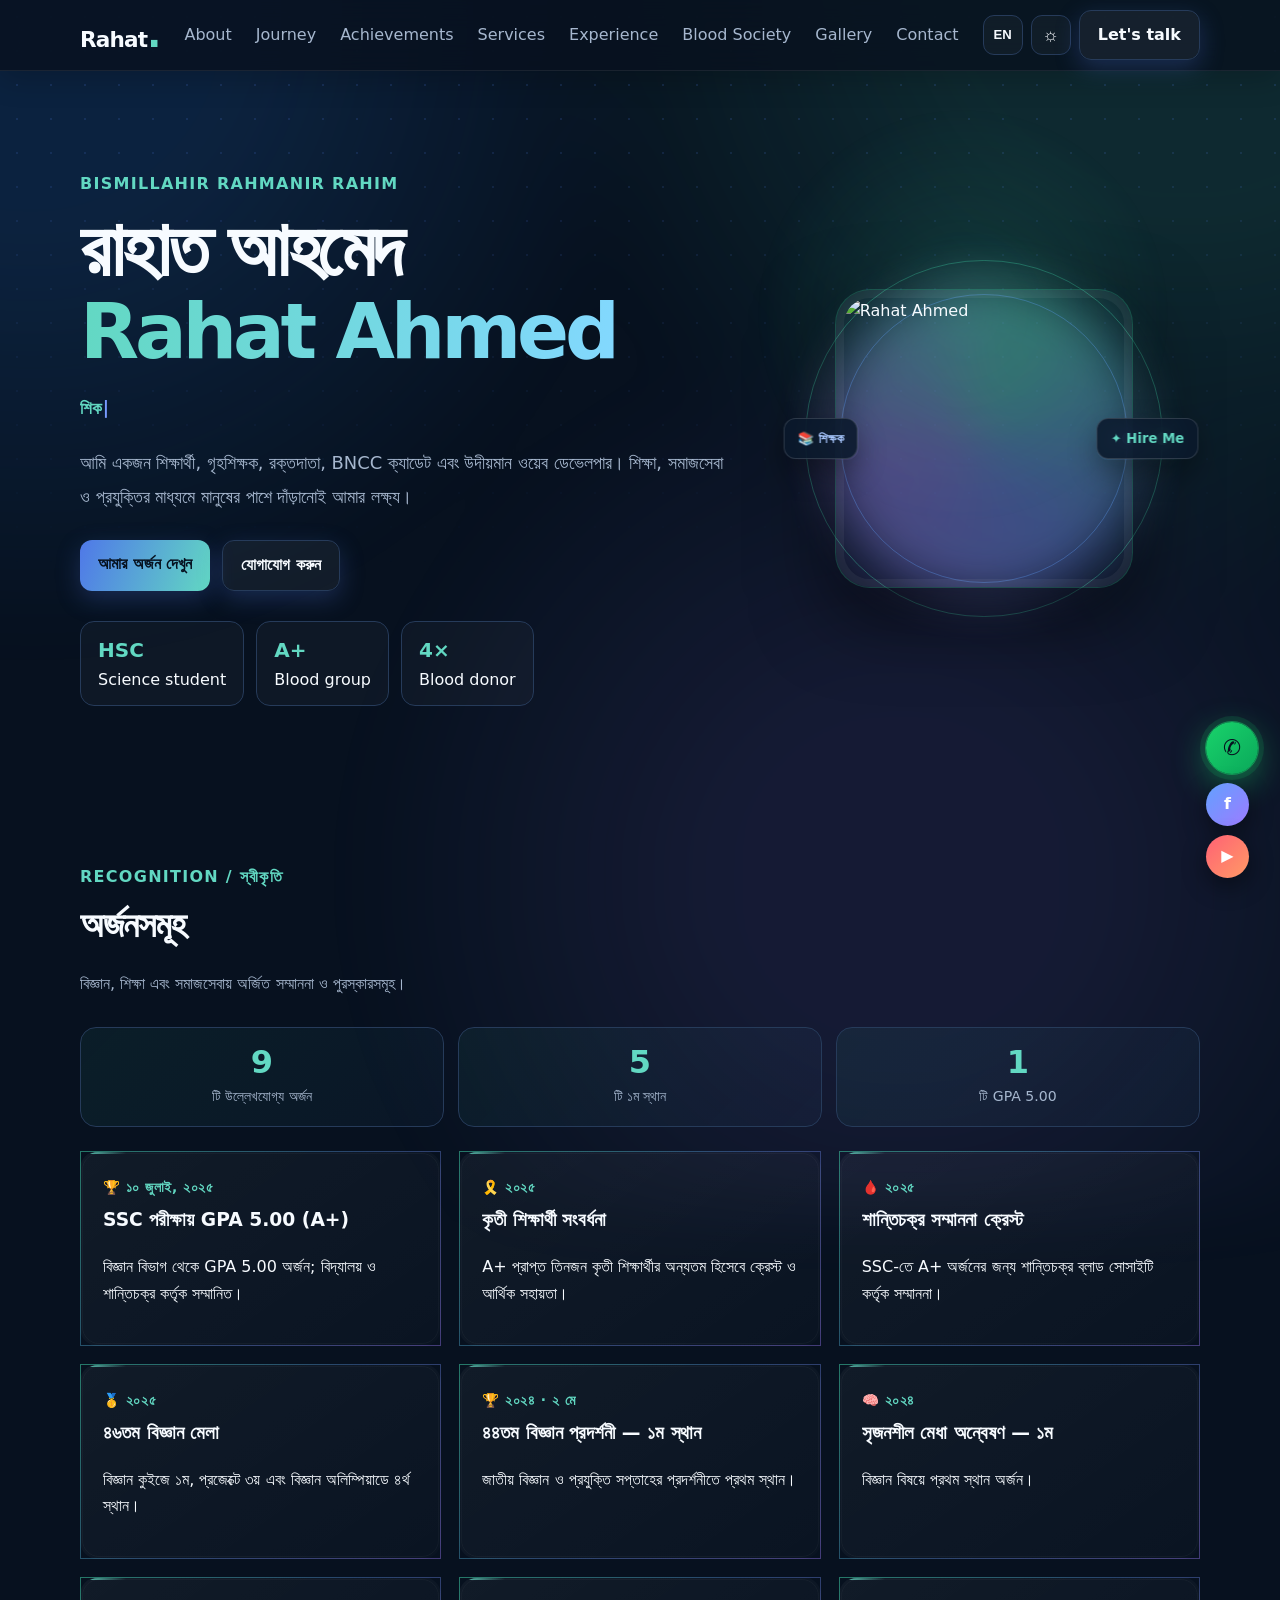
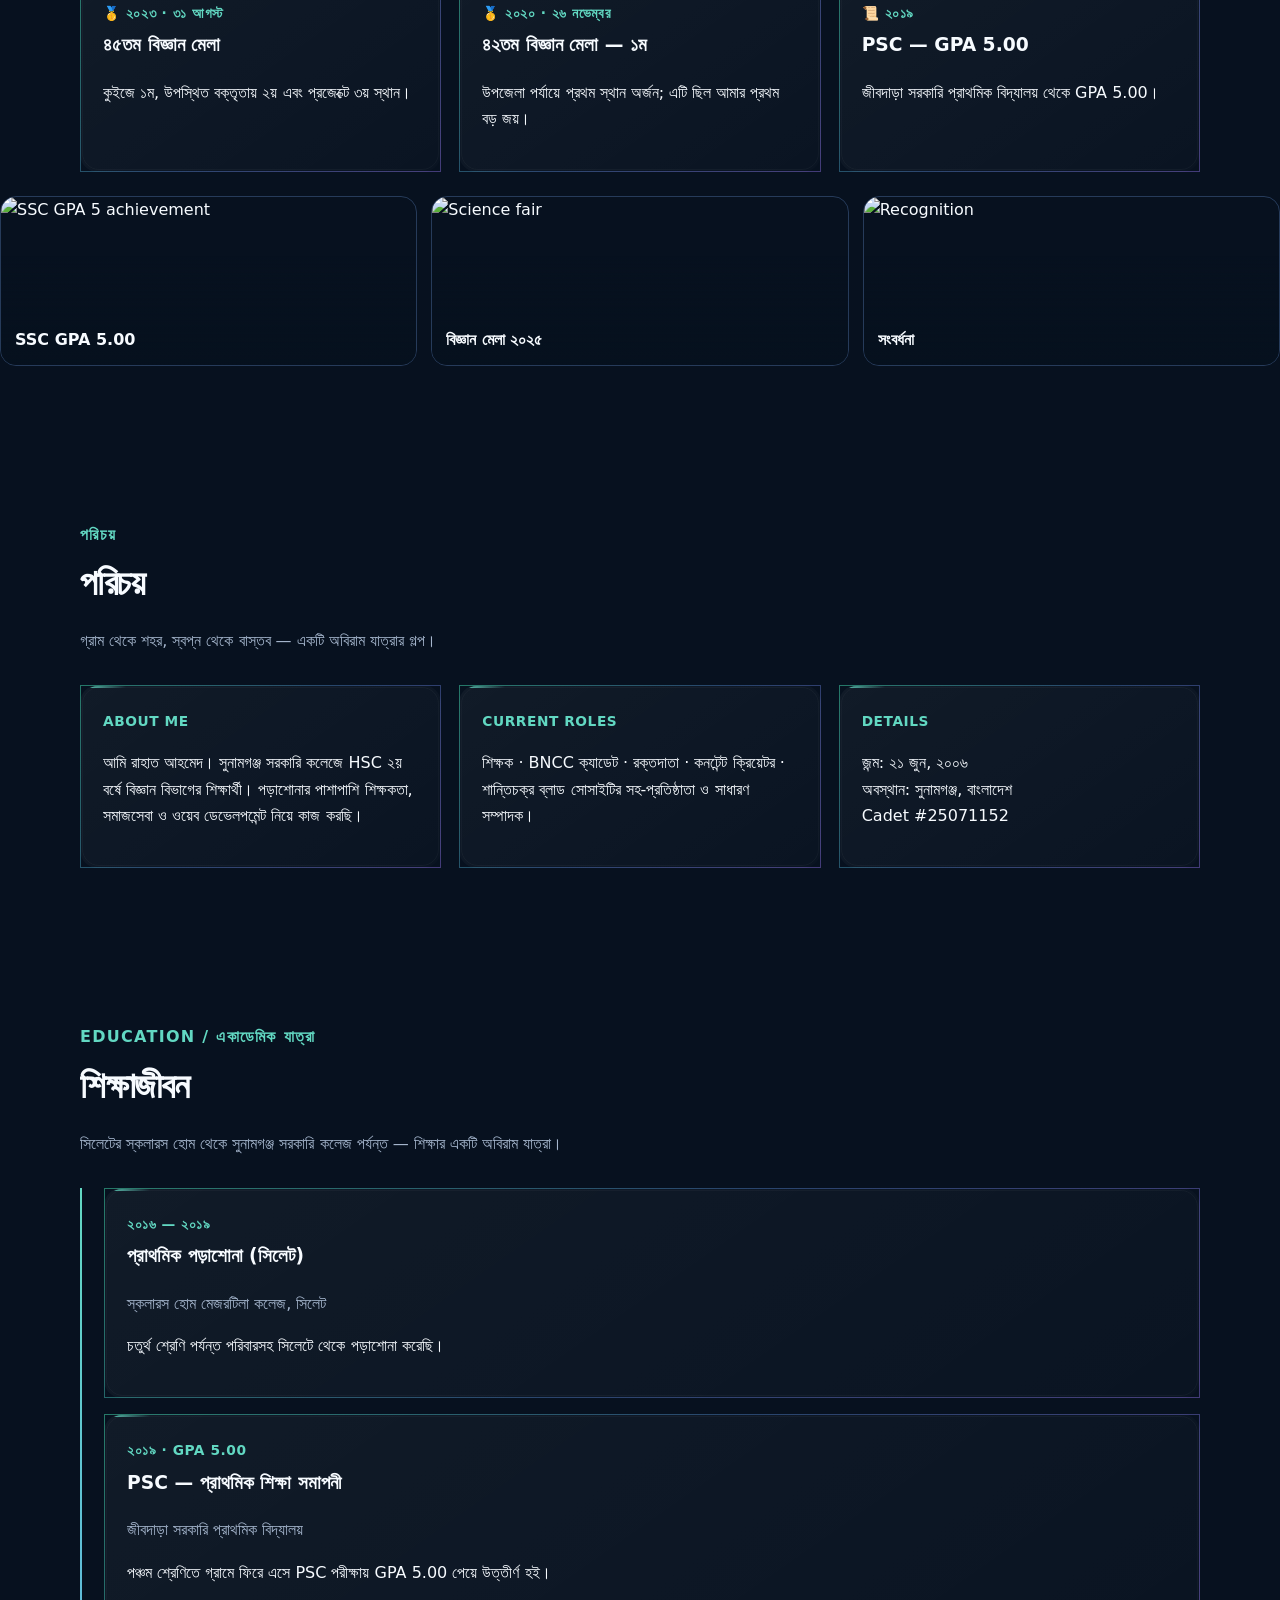
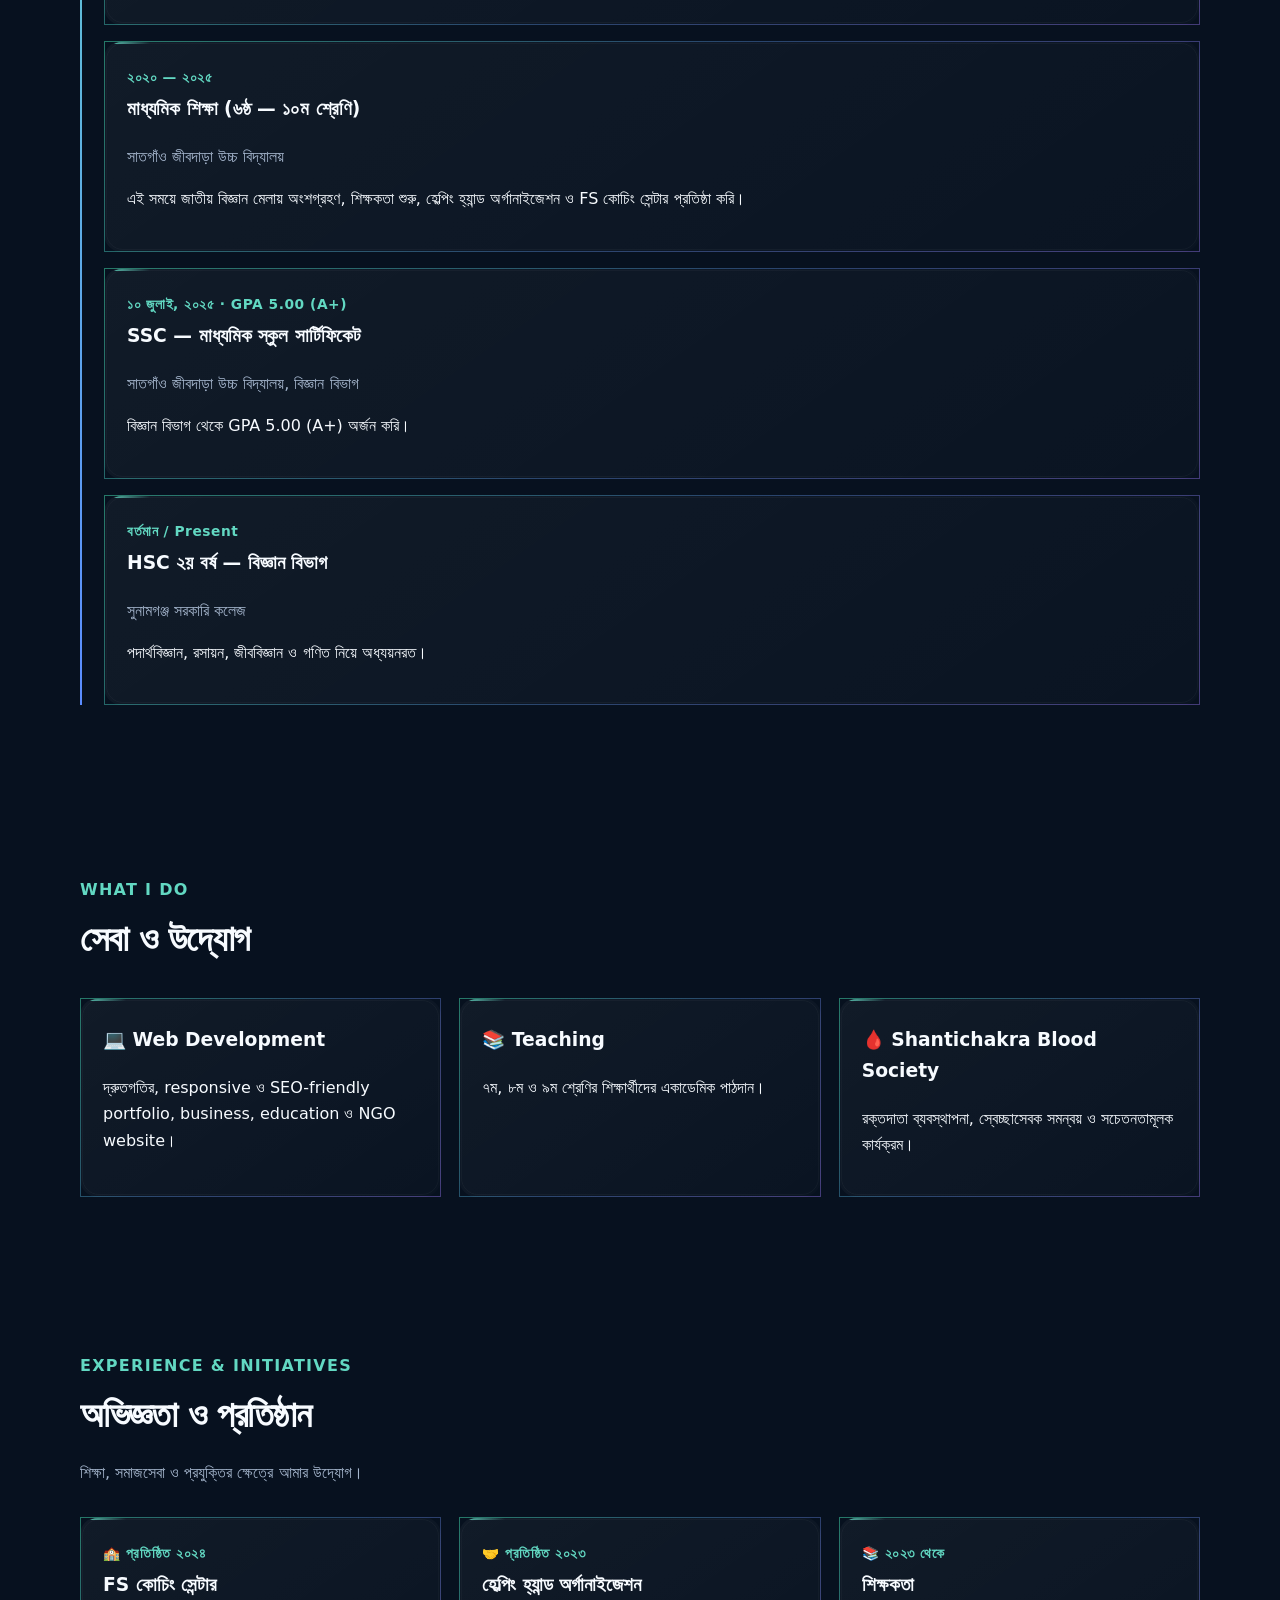
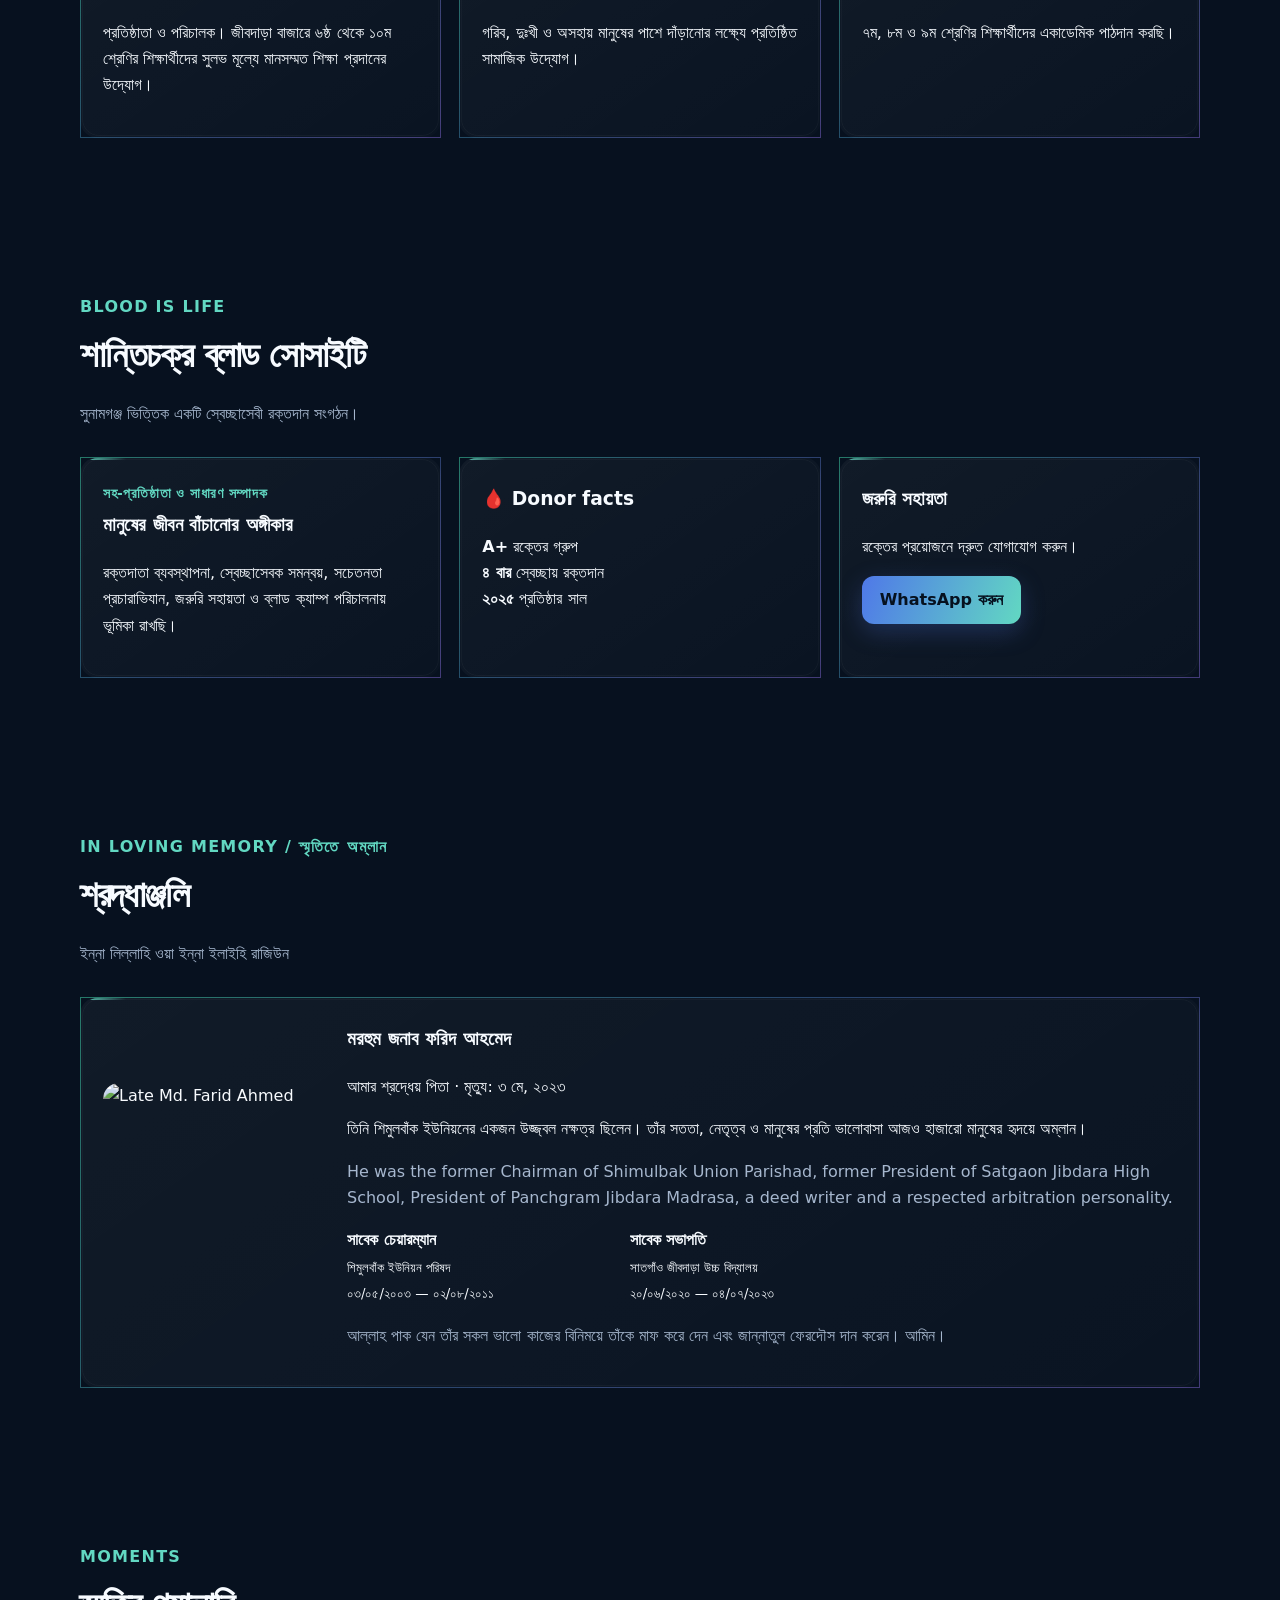
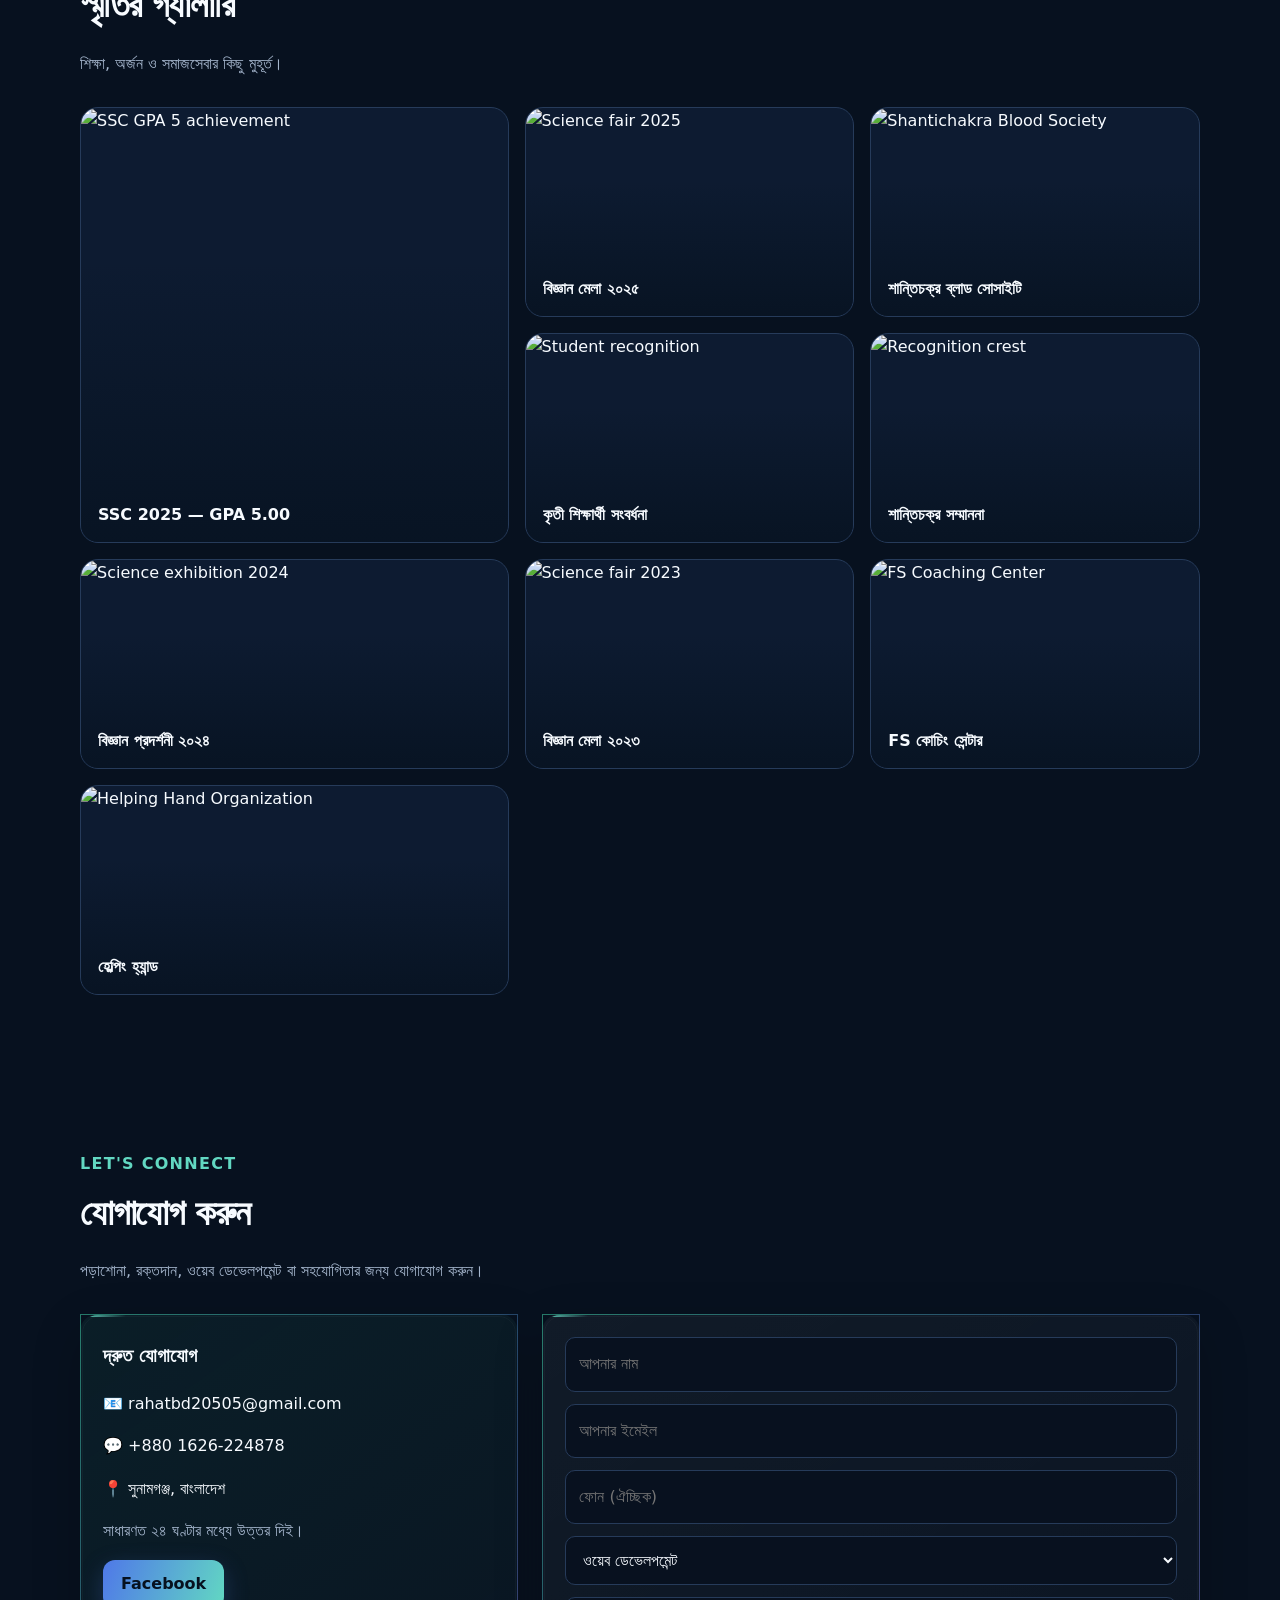
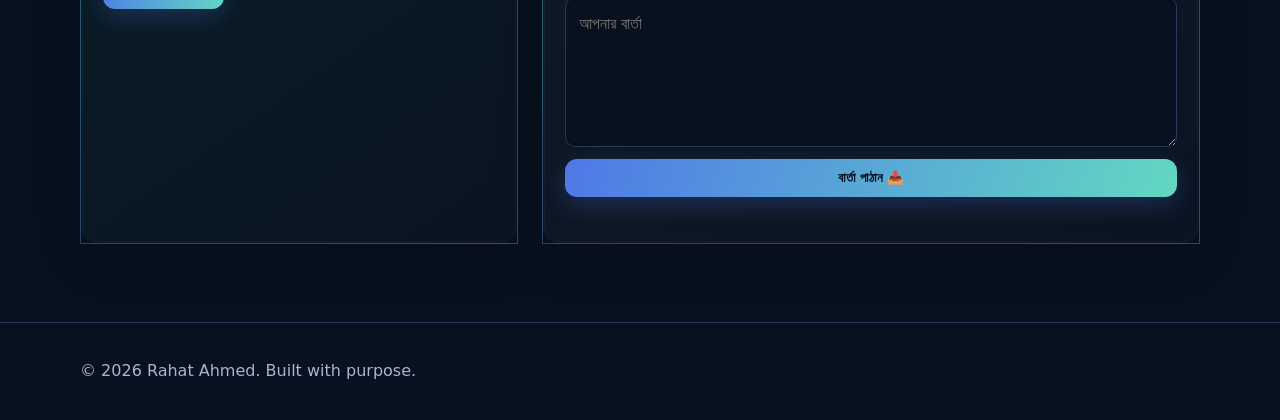
==== commit 75f46bc8: "Add files via upload" ====
--- a/index.html
+++ b/index.html
@@ -8,31 +8,32 @@
 <style>
 :root{--bg:#08111f;--panel:#101d31;--muted:#aab8cc;--text:#f4f7fb;--brand:#38d39f;--brand2:#5b8cff;--line:#20334e}*{box-sizing:border-box}html{scroll-behavior:smooth}body{margin:0;font-family:system-ui,-apple-system,Segoe UI,Noto Sans Bengali,sans-serif;background:linear-gradient(145deg,#08111f,#0c1730 55%,#08111f);color:var(--text);line-height:1.65}a{color:inherit;text-decoration:none}.wrap{width:min(1120px,92%);margin:auto}.nav{position:sticky;top:0;z-index:5;background:#08111fcc;backdrop-filter:blur(14px);border-bottom:1px solid #ffffff12}.navin{height:70px;display:flex;align-items:center;justify-content:space-between}.logo{font-size:1.35rem;font-weight:800}.logo span{color:var(--brand)}.links{display:flex;gap:24px;color:var(--muted)}.links a:hover{color:var(--brand)}.btn{display:inline-block;border:0;border-radius:12px;padding:11px 18px;background:linear-gradient(100deg,var(--brand),#72e5c0);color:#06141a;font-weight:800;cursor:pointer}.btn.alt{background:#ffffff0d;color:var(--text);border:1px solid var(--line)}.hero{padding:100px 0 80px;display:grid;grid-template-columns:1.2fr .8fr;gap:40px;align-items:center}.eyebrow{color:var(--brand);font-weight:700;letter-spacing:.08em}.hero h1{font-size:clamp(2.5rem,6vw,5.2rem);line-height:1.06;margin:12px 0 22px}.hero h1 span{color:var(--brand)}.lead{font-size:1.12rem;color:var(--muted);max-width:660px}.actions{display:flex;gap:12px;flex-wrap:wrap;margin-top:26px}.portrait{width:min(340px,90%);aspect-ratio:1;border-radius:34px;object-fit:cover;border:8px solid #ffffff0d;box-shadow:0 24px 80px #0008;margin:auto}.stats{display:flex;gap:12px;flex-wrap:wrap;margin-top:30px}.stat{background:#ffffff08;border:1px solid var(--line);padding:12px 17px;border-radius:14px}.stat b{display:block;font-size:1.25rem;color:var(--brand)}section{padding:78px 0}.sectionhead{margin-bottom:30px}.sectionhead h2{font-size:2.25rem;margin:5px 0}.sectionhead p,.muted{color:var(--muted)}.grid{display:grid;grid-template-columns:repeat(3,1fr);gap:18px}.card{background:linear-gradient(145deg,#ffffff0b,#ffffff04);border:1px solid var(--line);border-radius:18px;padding:22px}.card h3{margin-top:4px}.tag{display:inline-block;color:var(--brand);font-size:.86rem;font-weight:700}.timeline{border-left:2px solid var(--brand);padding-left:22px}.timeline .card{margin-bottom:16px}.contact{display:grid;grid-template-columns:.8fr 1.2fr;gap:24px}.form{display:grid;gap:12px}.form input,.form textarea,.form select{width:100%;background:#08111f;color:var(--text);border:1px solid var(--line);padding:13px;border-radius:10px;font:inherit}.form textarea{min-height:150px;resize:vertical}.notice{margin-top:12px;color:var(--brand)}footer{padding:35px 0;border-top:1px solid var(--line);color:var(--muted)}#admin{display:none}.adminbar{display:flex;justify-content:space-between;align-items:center;gap:10px;flex-wrap:wrap}.adminbox{max-width:520px;margin:30px auto}.hidden{display:none!important}.danger{color:#ff8e8e}.small{font-size:.9rem}@media(max-width:780px){.links{display:none}.hero,.contact{grid-template-columns:1fr}.hero{padding-top:65px}.portrait{max-width:270px}.grid{grid-template-columns:1fr 1fr}}@media(max-width:520px){.grid{grid-template-columns:1fr}.hero h1{font-size:3rem}}
 /* Design polish: modern dark professional theme */
-:root{--bg:#07111f;--panel:#0d1b31;--muted:#a6b7ce;--text:#f7fbff;--brand:#44e0b2;--brand2:#62a1ff;--violet:#9d7bff;--line:#213856}
+:root{--bg:#07111f;--panel:#0d1b31;--muted:#a6b7ce;--text:#f7fbff;--brand:#62d8c2;--brand2:#789bff;--violet:#a58bfa;--line:#263b5a}
 body{background:#07111f;overflow-x:hidden}body:after{content:"";position:fixed;inset:-35%;z-index:-2;pointer-events:none;background:radial-gradient(circle at 22% 22%,#2b8fff25 0 10%,transparent 30%),radial-gradient(circle at 75% 18%,#44e0b21f 0 12%,transparent 32%),radial-gradient(circle at 62% 78%,#9d7bff18 0 10%,transparent 31%);filter:blur(32px);animation:aurora 18s ease-in-out infinite alternate}@keyframes aurora{0%{transform:translate3d(-2%,0,0) scale(1)}50%{transform:translate3d(3%,2%,0) scale(1.08)}100%{transform:translate3d(-1%,-2%,0) scale(1.02)}}
 
 body:before{content:"";position:fixed;inset:0;pointer-events:none;opacity:.18;background-image:radial-gradient(#5b8cff 1px,transparent 1px);background-size:34px 34px;mask-image:linear-gradient(to bottom,black,transparent 65%)}
-.nav{box-shadow:0 8px 30px #0003}.logo{letter-spacing:-.04em}.logo span{font-size:1.7em}.links a{position:relative}.links a:after{content:"";position:absolute;left:0;right:100%;bottom:-7px;height:2px;background:var(--brand);transition:.25s}.links a:hover:after{right:0}
-.hero{position:relative}.hero:before{content:"";position:absolute;width:430px;height:430px;right:2%;top:4%;border-radius:50%;background:radial-gradient(circle,#38d39f24,transparent 68%);filter:blur(5px);z-index:-1}.hero h1{letter-spacing:-.055em}.hero h1 span{background:linear-gradient(100deg,var(--brand),#83d8ff);-webkit-background-clip:text;background-clip:text;color:transparent}.lead{line-height:1.9}.btn{box-shadow:0 8px 24px #38d39f20;transition:transform .2s,box-shadow .2s}.btn:hover{transform:translateY(-3px);box-shadow:0 13px 30px #38d39f38}.btn.alt:hover{border-color:var(--brand);color:var(--brand);background:#38d39f0c}.portrait{box-shadow:0 0 0 1px #38d39f40,0 25px 80px #0009;transition:transform .35s}.portrait:hover{transform:rotate(2deg) scale(1.025)}.stat{transition:transform .2s,border-color .2s}.stat:hover{transform:translateY(-4px);border-color:#38d39f88}.card{position:relative;overflow:hidden;transition:transform .25s,border-color .25s,background .25s}.card:before{content:"";position:absolute;left:0;top:0;width:45px;height:2px;background:linear-gradient(90deg,var(--brand),transparent)}.card:hover{transform:translateY(-5px);border-color:#38d39f66;background:linear-gradient(145deg,#ffffff12,#ffffff05)}.sectionhead h2{letter-spacing:-.035em}.tag{letter-spacing:.04em}.timeline{border-image:linear-gradient(var(--brand),#5b8cff) 1}.contact .card:first-child{background:linear-gradient(145deg,#38d39f12,#ffffff04)}
+.nav{box-shadow:0 8px 30px #0003}.logo{letter-spacing:-.04em}.logo span{font-size:1.7em;color:#62d8c2}.links a{position:relative}.links a:after{content:"";position:absolute;left:0;right:100%;bottom:-7px;height:2px;background:var(--brand);transition:.25s}.links a:hover:after{right:0}
+.hero{position:relative}.hero:before{content:"";position:absolute;width:430px;height:430px;right:2%;top:4%;border-radius:50%;background:radial-gradient(circle,#38d39f24,transparent 68%);filter:blur(5px);z-index:-1}.hero h1{letter-spacing:-.055em}.hero h1 span{background:linear-gradient(100deg,var(--brand),#83d8ff);-webkit-background-clip:text;background-clip:text;color:transparent}.lead{line-height:1.9}.btn{background:linear-gradient(110deg,#4f78e8,#62d8c2);color:#06111f;box-shadow:0 8px 24px #4f78e840;transition:transform .2s,box-shadow .2s}.btn:hover{transform:translateY(-3px);box-shadow:0 13px 30px #38d39f38}.btn.alt:hover{border-color:var(--brand);color:var(--brand);background:#38d39f0c}.portrait{box-shadow:0 0 0 1px #38d39f40,0 25px 80px #0009;transition:transform .35s}.portrait:hover{transform:rotate(2deg) scale(1.025)}.stat{transition:transform .2s,border-color .2s}.stat:hover{transform:translateY(-4px);border-color:#38d39f88}.card{position:relative;overflow:hidden;transition:transform .25s,border-color .25s,background .25s}.card:before{content:"";position:absolute;left:0;top:0;width:45px;height:2px;background:linear-gradient(90deg,var(--brand),transparent)}.card:hover{transform:translateY(-5px);border-color:#38d39f66;background:linear-gradient(145deg,#ffffff12,#ffffff05)}.sectionhead h2{letter-spacing:-.035em}.tag{letter-spacing:.04em}.timeline{border-image:linear-gradient(var(--brand),#5b8cff) 1}.contact .card:first-child{background:linear-gradient(145deg,#38d39f12,#ffffff04)}
 body{cursor:default}.card,.btn,.gallery-item,.social-float a,.stat{cursor:pointer}.card{border-image:linear-gradient(135deg,#44e0b280,#62a1ff55,#9d7bff66) 1;border-image-slice:1}.card:after{content:"";position:absolute;inset:1px;border-radius:17px;pointer-events:none;border:1px solid #ffffff08}.achievement-metrics>div{border:1px solid transparent;background:linear-gradient(var(--panel),var(--panel)) padding-box,linear-gradient(135deg,#44e0b2aa,#62a1ffaa,#9d7bffaa) border-box}.achievement-metrics>div:hover{transform:translateY(-5px);box-shadow:0 14px 32px #44e0b21c}.contact .card{box-shadow:0 16px 50px #0003}.tribute-card{display:grid;grid-template-columns:220px 1fr;gap:24px;align-items:center}.tribute-card img{width:100%;aspect-ratio:1;object-fit:cover;border-radius:16px;filter:grayscale(.25)}.contact .card:first-child{border-color:#44e0b255}.social-float a:first-child{width:52px;height:52px;background:linear-gradient(135deg,#19d36b,#0aa85a);box-shadow:0 0 0 6px #19d36b22,0 10px 35px #19d36b77;font-size:1.35rem}.social-float a:first-child:after{content:"";position:absolute;width:52px;height:52px;border-radius:50%;border:1px solid #19d36b88;animation:pulse 2s infinite}@keyframes pulse{0%{transform:scale(1);opacity:.8}70%,100%{transform:scale(1.55);opacity:0}}.social-float a{position:relative}.page-loader{position:fixed;inset:0;z-index:100;background:#07111f;display:grid;place-items:center;align-content:center;gap:18px;transition:opacity .6s,visibility .6s;animation:loaderFallback .8s 1.4s forwards}.page-loader.done{opacity:0;visibility:hidden;animation:none}@keyframes loaderFallback{to{opacity:0;visibility:hidden;pointer-events:none}}.loader-mark{font-size:4rem;font-weight:900;letter-spacing:-.12em;color:#f7fbff}.loader-mark span{color:#44e0b2}.loader-bar{width:130px;height:3px;border-radius:8px;background:#ffffff18;overflow:hidden}.loader-bar i{display:block;height:100%;width:35%;background:linear-gradient(90deg,#44e0b2,#62a1ff);animation:load 1.15s ease-in-out infinite}@keyframes load{50%{transform:translateX(185%)}}
 .typing-line{min-height:34px;color:var(--brand);font-weight:800;font-size:1.08rem;letter-spacing:.02em}.typing-cursor{color:var(--brand2);animation:blink .8s step-end infinite}@keyframes blink{50%{opacity:0}}
-.achievement-metrics{display:grid;grid-template-columns:repeat(3,1fr);gap:14px;margin:0 0 24px}.achievement-metrics>div{padding:18px;text-align:center;border:1px solid var(--line);border-radius:16px;background:linear-gradient(135deg,#44e0b210,#62a1ff0a)}.achievement-metrics b{display:block;font-size:2rem;line-height:1;color:var(--brand)}.achievement-metrics span{display:block;color:var(--muted);font-size:.88rem;margin-top:7px}.social-float{position:fixed;right:22px;bottom:22px;z-index:6;display:flex;flex-direction:column;gap:9px}.social-float a{display:grid;place-items:center;width:43px;height:43px;border-radius:50%;color:#07111f;background:linear-gradient(135deg,var(--brand),#72e5c0);font-weight:900;box-shadow:0 8px 25px #0007;transition:.25s}.social-float a:nth-child(2){background:linear-gradient(135deg,#62a1ff,#9d7bff);color:white}.social-float a:nth-child(3){background:linear-gradient(135deg,#ff6174,#ff9a66);color:white}.social-float a:hover{transform:translateY(-4px) scale(1.08)}.lightbox{position:fixed;inset:0;z-index:20;background:#020812eF;backdrop-filter:blur(12px);display:none;align-items:center;justify-content:center;flex-direction:column;padding:35px}.lightbox.open{display:flex}.lightbox img{max-width:min(900px,94vw);max-height:80vh;object-fit:contain;border-radius:15px;box-shadow:0 20px 80px #000}.lightbox div{margin-top:13px;font-weight:700}.lightbox-close{position:absolute;right:25px;top:18px;border:0;background:transparent;color:white;font-size:2.5rem;cursor:pointer}.nav-actions{display:flex;align-items:center;gap:8px}.lang-toggle,.theme-toggle,.menu-toggle{width:40px;height:40px;border:1px solid var(--line);border-radius:11px;background:#ffffff08;color:var(--text);font-size:.82rem;font-weight:800;cursor:pointer;transition:.2s}.lang-toggle:hover,.theme-toggle:hover,.menu-toggle:hover{border-color:var(--brand);color:var(--brand);transform:translateY(-2px)}.theme-toggle,.menu-toggle{width:40px;height:40px;border:1px solid var(--line);border-radius:11px;background:#ffffff08;color:var(--text);font-size:1.15rem;cursor:pointer;transition:.2s}.theme-toggle:hover,.menu-toggle:hover{border-color:var(--brand);color:var(--brand);transform:translateY(-2px)}.menu-toggle{display:none}.portrait-wrap{position:relative;width:min(380px,96%);aspect-ratio:1;margin:auto;display:grid;place-items:center}.portrait-wrap:before{content:"";position:absolute;inset:8%;border-radius:50%;background:conic-gradient(from 20deg,var(--brand),var(--brand2),var(--violet),var(--brand));filter:blur(25px);opacity:.42;animation:spinGlow 9s linear infinite}.orbit{position:absolute;border:1px solid #44e0b255;border-radius:50%;inset:3%;animation:spinGlow 12s linear infinite}.orbit-two{inset:12%;border-color:#62a1ff55;animation-direction:reverse;animation-duration:16s}.portrait-wrap .portrait{position:relative;width:78%;z-index:1}.floating-chip{position:absolute;z-index:2;padding:9px 13px;border:1px solid #ffffff24;background:#0b1a2de8;backdrop-filter:blur(12px);border-radius:12px;box-shadow:0 12px 30px #0005;font-size:.83rem;font-weight:700}.chip-top{right:0;top:17%;color:var(--brand);animation:float 4s ease-in-out infinite}.chip-bottom{left:0;bottom:18%;color:#a9c8ff;animation:float 4s 1s ease-in-out infinite}@keyframes spinGlow{to{transform:rotate(360deg)}}@keyframes float{0%,100%{transform:translateY(0)}50%{transform:translateY(-9px)}}
-.gallery-grid{display:grid;grid-template-columns:1.3fr 1fr 1fr;grid-auto-rows:210px;gap:16px}.gallery-item{position:relative;overflow:hidden;border-radius:18px;border:1px solid var(--line);background:var(--panel);min-height:0}.gallery-item img{width:100%;height:100%;object-fit:cover;display:block;transition:transform .55s ease,filter .55s ease}.gallery-item:after{content:"";position:absolute;inset:0;background:linear-gradient(transparent 35%,#06111ee8);opacity:.8}.gallery-item span{position:absolute;z-index:1;left:17px;bottom:14px;font-weight:700}.gallery-item:hover img{transform:scale(1.08);filter:saturate(1.18)}.gallery-large{grid-row:span 2}.card:nth-child(2n){transition-delay:.04s}.card:nth-child(3n){transition-delay:.08s}
+.achievement-metrics{display:grid;grid-template-columns:repeat(3,1fr);gap:14px;margin:0 0 24px}.achievement-metrics>div{padding:18px;text-align:center;border:1px solid var(--line);border-radius:16px;background:linear-gradient(135deg,#44e0b210,#62a1ff0a)}.achievement-metrics b{display:block;font-size:2rem;line-height:1;color:var(--brand)}.achievement-metrics span{display:block;color:var(--muted);font-size:.88rem;margin-top:7px}.social-float{position:fixed;right:22px;bottom:22px;z-index:6;display:flex;flex-direction:column;gap:9px}.social-float a{display:grid;place-items:center;width:43px;height:43px;border-radius:50%;color:#07111f;background:linear-gradient(135deg,var(--brand),#72e5c0);font-weight:900;box-shadow:0 8px 25px #0007;transition:.25s}.social-float a:nth-child(2){background:linear-gradient(135deg,#62a1ff,#9d7bff);color:white}.social-float a:nth-child(3){background:linear-gradient(135deg,#ff6174,#ff9a66);color:white}.social-float a:hover{transform:translateY(-4px) scale(1.08)}.lightbox{position:fixed;inset:0;z-index:20;background:#020812eF;backdrop-filter:blur(12px);display:none;align-items:center;justify-content:center;flex-direction:column;padding:35px}.lightbox.open{display:flex}.lightbox img{max-width:min(900px,94vw);max-height:80vh;object-fit:contain;border-radius:15px;box-shadow:0 20px 80px #000}.lightbox div{margin-top:13px;font-weight:700}.lightbox-close{position:absolute;right:25px;top:18px;border:0;background:transparent;color:white;font-size:2.5rem;cursor:pointer}.nav-actions{display:flex;align-items:center;gap:8px}.lang-toggle,.theme-toggle,.menu-toggle{width:40px;height:40px;border:1px solid var(--line);border-radius:11px;background:#ffffff08;color:var(--text);font-size:.82rem;font-weight:800;cursor:pointer;transition:.2s}.lang-toggle:hover,.theme-toggle:hover,.menu-toggle:hover{border-color:var(--brand);color:var(--brand);transform:translateY(-2px)}.theme-toggle,.menu-toggle{width:40px;height:40px;border:1px solid var(--line);border-radius:11px;background:#ffffff08;color:var(--text);font-size:1.15rem;cursor:pointer;transition:.2s}.theme-toggle:hover,.menu-toggle:hover{border-color:var(--brand);color:var(--brand);transform:translateY(-2px)}.menu-toggle{display:none}.portrait-wrap{position:relative;width:min(380px,96%);aspect-ratio:1;margin:auto;display:grid;place-items:center}.portrait-wrap:before{content:"";position:absolute;inset:8%;border-radius:50%;background:conic-gradient(from 20deg,var(--brand),var(--brand2),var(--violet),var(--brand));filter:blur(25px);opacity:.42;animation:spinGlow 9s linear infinite}.orbit{position:absolute;border:1px solid #44e0b255;border-radius:50%;inset:3%;animation:spinGlow 12s linear infinite}.orbit-two{inset:12%;border-color:#62a1ff55;animation-direction:reverse;animation-duration:16s}.orbit-dot{position:absolute;left:50%;top:0;width:13px;height:13px;border-radius:50%;background:var(--brand);box-shadow:0 0 0 5px #44e0b226,0 0 22px var(--brand);offset-path:ellipse(50% 50% at 50% 50%);animation:travel 8s linear infinite}.orbit-two .orbit-dot{background:var(--brand2);box-shadow:0 0 0 5px #62a1ff24,0 0 22px var(--brand2);animation-duration:11s;animation-direction:reverse}@keyframes travel{to{offset-distance:100%}}.portrait-wrap .portrait{position:relative;width:78%;z-index:1}.floating-chip{position:absolute;z-index:2;padding:9px 13px;border:1px solid #ffffff24;background:#0b1a2de8;backdrop-filter:blur(12px);border-radius:12px;box-shadow:0 12px 30px #0005;font-size:.83rem;font-weight:700}.chip-top,.chip-bottom{right:auto;left:auto;top:auto;bottom:auto;offset-path:ellipse(43% 43% at 50% 50%);offset-rotate:0deg;animation:chipOrbit 12s linear infinite;color:var(--brand)}.chip-top{offset-distance:0%}.chip-bottom{color:#a9c8ff;offset-distance:50%;animation-delay:-6s}@keyframes chipOrbit{to{offset-distance:100%}}.floating-chip:hover{color:#fff;border-color:var(--brand);transform:scale(1.06)}@keyframes spinGlow{to{transform:rotate(360deg)}}@keyframes float{0%,100%{transform:translateY(0)}50%{transform:translateY(-9px)}}
+.featured-photos{display:grid;grid-template-columns:repeat(3,1fr);gap:14px;margin-top:24px}.featured-photos a{position:relative;height:170px;overflow:hidden;border-radius:16px;border:1px solid var(--line)}.featured-photos img{width:100%;height:100%;object-fit:cover;transition:.45s}.featured-photos a:after{content:"";position:absolute;inset:0;background:linear-gradient(transparent 35%,#06111ee8)}.featured-photos span{position:absolute;z-index:1;left:14px;bottom:11px;font-weight:700}.featured-photos a:hover img{transform:scale(1.08)}.gallery-grid{display:grid;grid-template-columns:1.3fr 1fr 1fr;grid-auto-rows:210px;gap:16px}.gallery-item{position:relative;overflow:hidden;border-radius:18px;border:1px solid var(--line);background:var(--panel);min-height:0}.gallery-item img{width:100%;height:100%;object-fit:cover;display:block;transition:transform .55s ease,filter .55s ease}.gallery-item:after{content:"";position:absolute;inset:0;background:linear-gradient(transparent 35%,#06111ee8);opacity:.8}.gallery-item span{position:absolute;z-index:1;left:17px;bottom:14px;font-weight:700}.gallery-item:hover img{transform:scale(1.08);filter:saturate(1.18)}.gallery-large{grid-row:span 2}.card:nth-child(2n){transition-delay:.04s}.card:nth-child(3n){transition-delay:.08s}
 :root.light,[data-theme="light"]{--bg:#f3f7fb;--panel:#ffffff;--muted:#52647b;--text:#0c1a2b;--line:#d8e2ef}html[data-theme="light"] body,body.light{background:#f3f7fb!important;color:#0c1a2b}html[data-theme="light"] .nav,body.light .nav{background:#f3f7fbe8;border-bottom-color:#d8e2ef}html[data-theme="light"] .card,html[data-theme="light"] .stat,html[data-theme="light"] .gallery-item,body.light .card,body.light .stat,body.light .gallery-item{background:#ffffffcc;border-color:#d8e2ef}html[data-theme="light"] .btn.alt,html[data-theme="light"] .theme-toggle,html[data-theme="light"] .menu-toggle,body.light .btn.alt,body.light .theme-toggle,body.light .menu-toggle{color:#0c1a2b;background:#ffffffaa;border-color:#c8d6e6}html[data-theme="light"] .floating-chip,body.light .floating-chip{background:#fffffff0;box-shadow:0 12px 30px #5b719122}html[data-theme="light"] .links{background:#fffffff5}
 .reveal{opacity:0;transform:translateY(22px);transition:opacity .75s ease,transform .75s cubic-bezier(.2,.8,.2,1)}.reveal.visible{opacity:1;transform:none}
-@media(max-width:780px){.menu-toggle{display:block}.nav-cta{display:none}.links{position:absolute;left:4%;right:4%;top:68px;display:flex;flex-direction:column;gap:0;padding:8px;background:#0b192cf5;border:1px solid var(--line);border-radius:14px;box-shadow:0 18px 40px #0008;opacity:0;pointer-events:none;transform:translateY(-8px);transition:.25s}.links.open{opacity:1;pointer-events:auto;transform:none}.links a{padding:11px 14px}.gallery-grid{grid-template-columns:1fr 1fr;grid-auto-rows:180px}.gallery-large{grid-row:span 1;grid-column:span 2}.portrait-wrap{max-width:310px}}
-@media(max-width:520px){.gallery-grid{grid-template-columns:1fr;grid-auto-rows:220px}.tribute-card{grid-template-columns:1fr}.tribute-card img{max-width:240px}.gallery-large{grid-column:auto}.floating-chip{font-size:.72rem;padding:7px 9px}.chip-top{right:-4%}.chip-bottom{left:-4%}.achievement-metrics{gap:8px}.achievement-metrics>div{padding:13px 6px}.achievement-metrics b{font-size:1.55rem}.achievement-metrics span{font-size:.72rem}.social-float{right:12px;bottom:14px}.social-float a{width:38px;height:38px}}
+@media(max-width:780px){.hero{display:flex;flex-direction:column}.hero .portrait-wrap{order:-1;margin-bottom:20px}.hero>div:first-child{order:1}.menu-toggle{display:block}.nav-cta{display:none}.links{position:absolute;left:4%;right:4%;top:68px;display:flex;flex-direction:column;gap:0;padding:8px;background:#0b192cf5;border:1px solid var(--line);border-radius:14px;box-shadow:0 18px 40px #0008;opacity:0;pointer-events:none;transform:translateY(-8px);transition:.25s}.links.open{opacity:1;pointer-events:auto;transform:none}.links a{padding:11px 14px}.gallery-grid{grid-template-columns:1fr 1fr;grid-auto-rows:180px}.gallery-large{grid-row:span 1;grid-column:span 2}.portrait-wrap{max-width:310px}}
+@media(max-width:520px){.featured-photos{grid-template-columns:1fr 1fr}.featured-photos a{height:135px}.gallery-grid{grid-template-columns:1fr;grid-auto-rows:220px}.tribute-card{grid-template-columns:1fr}.tribute-card img{max-width:240px}.gallery-large{grid-column:auto}.floating-chip{font-size:.72rem;padding:7px 9px}.chip-top{right:-4%}.chip-bottom{left:-4%}.achievement-metrics{gap:8px}.achievement-metrics>div{padding:13px 6px}.achievement-metrics b{font-size:1.55rem}.achievement-metrics span{font-size:.72rem}.social-float{right:12px;bottom:14px}.social-float a{width:38px;height:38px}}
 @media(prefers-reduced-motion:no-preference){.hero>div{animation:rise .7s ease both}.hero>img{animation:rise .9s .1s ease both}@keyframes rise{from{opacity:0;transform:translateY(18px)}to{opacity:1;transform:none}}}
 </style></head>
 <body><div class="page-loader" id="pageLoader"><div class="loader-mark">R<span>.</span></div><div class="loader-bar"><i></i></div></div>
 <nav class="nav"><div class="wrap navin"><a class="logo" href="#home">Rahat<span>.</span></a><div class="links" id="navLinks"><a href="about.html">About</a><a href="about.html#journey">Journey</a><a href="achievements.html">Achievements</a><a href="experience.html">Services</a><a href="experience.html">Experience</a><a href="blood-society.html">Blood Society</a><a href="gallery.html">Gallery</a><a href="contact.html">Contact</a></div><div class="nav-actions"><button class="lang-toggle" id="langToggle" aria-label="Switch language">EN</button><button class="theme-toggle" id="themeToggle" aria-label="Toggle light and dark mode">☼</button><a class="btn alt nav-cta" href="contact.html">Let's talk</a><button class="menu-toggle" id="menuToggle" aria-label="Open menu">☰</button></div></div></nav>
 <main id="site">
-<section class="hero wrap" id="home"><div><div class="eyebrow">BISMILLAHIR RAHMANIR RAHIM</div><h1>রাহাত আহমেদ<br><span>Rahat Ahmed</span></h1><div class="typing-line"><span id="typingText"></span><span class="typing-cursor">|</span></div><p class="lead">আমি একজন শিক্ষার্থী, গৃহশিক্ষক, রক্তদাতা, BNCC ক্যাডেট এবং উদীয়মান ওয়েব ডেভেলপার। শিক্ষা, সমাজসেবা ও প্রযুক্তির মাধ্যমে মানুষের পাশে দাঁড়ানোই আমার লক্ষ্য।</p><div class="actions"><a class="btn" href="achievements.html">আমার অর্জন দেখুন</a><a class="btn alt" href="contact.html">যোগাযোগ করুন</a></div><div class="stats"><div class="stat"><b>HSC</b>Science student</div><div class="stat"><b>A+</b>Blood group</div><div class="stat"><b>4×</b>Blood donor</div></div></div><div class="portrait-wrap"><div class="orbit orbit-one"></div><div class="orbit orbit-two"></div><div class="floating-chip chip-top">✦ Web Developer</div><div class="floating-chip chip-bottom">🩸 A+ Donor</div><img class="portrait" src="https://rahatahmedbd.github.io/assets/images/profile.jpg" alt="Rahat Ahmed"></div></section>
-<section id="about"><div class="wrap"><div class="sectionhead"><div class="eyebrow">পরিচয়</div><h2>শেখা, শেখানো ও মানুষের পাশে থাকা</h2><p>গ্রাম থেকে শহর, স্বপ্ন থেকে বাস্তব — একটি অবিরাম যাত্রার গল্প।</p></div><div class="grid"><article class="card"><span class="tag">ABOUT ME</span><p>আমি রাহাত আহমেদ। সুনামগঞ্জ সরকারি কলেজে HSC ২য় বর্ষে বিজ্ঞান বিভাগের শিক্ষার্থী। পড়াশোনার পাশাপাশি শিক্ষকতা, সমাজসেবা ও ওয়েব ডেভেলপমেন্ট নিয়ে কাজ করছি।</p></article><article class="card"><span class="tag">CURRENT ROLES</span><p>শিক্ষক · BNCC ক্যাডেট · রক্তদাতা · কনটেন্ট ক্রিয়েটর · শান্তিচক্র ব্লাড সোসাইটির সহ-প্রতিষ্ঠাতা ও সাধারণ সম্পাদক।</p></article><article class="card"><span class="tag">DETAILS</span><p>জন্ম: ২১ জুন, ২০০৬<br>অবস্থান: সুনামগঞ্জ, বাংলাদেশ<br>Cadet #25071152</p></article></div></div></section>
-<section id="journey"><div class="wrap"><div class="sectionhead"><div class="eyebrow">EDUCATION</div><h2>শিক্ষাজীবন</h2><p>শিক্ষার একটি অবিরাম যাত্রা।</p></div><div class="timeline"><div class="card"><span class="tag">বর্তমান</span><h3>HSC ২য় বর্ষ — বিজ্ঞান বিভাগ</h3><p class="muted">সুনামগঞ্জ সরকারি কলেজ</p><p>পদার্থবিজ্ঞান, রসায়ন, জীববিজ্ঞান ও গণিত নিয়ে অধ্যয়নরত।</p></div><div class="card"><span class="tag">১০ জুলাই, ২০২৫</span><h3>SSC — GPA 5.00 (A+)</h3><p class="muted">সাতগাঁও জীবদাড়া উচ্চ বিদ্যালয় · বিজ্ঞান বিভাগ</p></div><div class="card"><span class="tag">২০১৯</span><h3>PSC — GPA 5.00</h3><p class="muted">জীবদাড়া সরকারি প্রাথমিক বিদ্যালয়</p></div></div></div></section>
-<section id="achievements"><div class="wrap"><div class="sectionhead"><div class="eyebrow">RECOGNITION</div><h2>অর্জনসমূহ</h2><p>বিজ্ঞান, শিক্ষা এবং সমাজসেবায় অর্জিত সম্মাননা।</p></div><div class="achievement-metrics"><div><b class="counter" data-target="7">0</b><span>টি বড় অর্জন</span></div><div><b class="counter" data-target="4">0</b><span>বার রক্তদান</span></div><div><b class="counter" data-target="1">0</b><span>GPA 5.00</span></div></div><div class="grid"><article class="card"><span class="tag">🏆 ২০২৫</span><h3>SSC পরীক্ষায় GPA 5.00 (A+)</h3><p>বিজ্ঞান বিভাগ থেকে GPA 5.00 অর্জন।</p></article><article class="card"><span class="tag">🥇 ২০২৪</span><h3>৪৪তম বিজ্ঞান প্রদর্শনী</h3><p>জাতীয় বিজ্ঞান ও প্রযুক্তি সপ্তাহে ১ম স্থান।</p></article><article class="card"><span class="tag">🧠 ২০২৪</span><h3>সৃজনশীল মেধা অন্বেষণ</h3><p>বিজ্ঞান বিষয়ে ১ম স্থান অর্জন।</p></article><article class="card"><span class="tag">🥇 ২০২৩</span><h3>৪৫তম বিজ্ঞান মেলা</h3><p>কুইজে ১ম, উপস্থিত বক্তৃতায় ২য় ও প্রজেক্টে ৩য়।</p></article><article class="card"><span class="tag">🥇 ২০২০</span><h3>৪২তম বিজ্ঞান মেলা</h3><p>উপজেলা পর্যায়ে প্রথম স্থান।</p></article><article class="card"><span class="tag">🎗️ ২০২৫</span><h3>কৃতী শিক্ষার্থী সংবর্ধনা</h3><p>A+ অর্জনের জন্য সম্মাননা ও সহায়তা।</p></article></div></div></section>
+<section class="hero wrap" id="home"><div><div class="eyebrow">BISMILLAHIR RAHMANIR RAHIM</div><h1>রাহাত আহমেদ<br><span>Rahat Ahmed</span></h1><div class="typing-line"><span id="typingText"></span><span class="typing-cursor">|</span></div><p class="lead">আমি একজন শিক্ষার্থী, গৃহশিক্ষক, রক্তদাতা, BNCC ক্যাডেট এবং উদীয়মান ওয়েব ডেভেলপার। শিক্ষা, সমাজসেবা ও প্রযুক্তির মাধ্যমে মানুষের পাশে দাঁড়ানোই আমার লক্ষ্য।</p><div class="actions"><a class="btn" href="achievements.html">আমার অর্জন দেখুন</a><a class="btn alt" href="contact.html">যোগাযোগ করুন</a></div><div class="stats"><div class="stat"><b>HSC</b>Science student</div><div class="stat"><b>A+</b>Blood group</div><div class="stat"><b>4×</b>Blood donor</div></div></div><div class="portrait-wrap"><div class="orbit orbit-one"><i class="orbit-dot"></i></div><div class="orbit orbit-two"><i class="orbit-dot"></i></div><a class="floating-chip chip-top" href="contact.html" aria-label="Hire me">✦ Web Developer</a><a class="floating-chip chip-bottom" href="contact.html" aria-label="Contact me">🩸 A+ Donor</a><img class="portrait" src="https://rahatahmedbd.github.io/assets/images/profile.jpg" alt="Rahat Ahmed"></div></section>
+<section id="achievements"><div class="wrap"><div class="sectionhead"><div class="eyebrow">RECOGNITION / স্বীকৃতি</div><h2>অর্জনসমূহ</h2><p>বিজ্ঞান, শিক্ষা এবং সমাজসেবায় অর্জিত সম্মাননা ও পুরস্কারসমূহ।</p></div><div class="achievement-metrics"><div><b class="counter" data-target="9">9</b><span>টি উল্লেখযোগ্য অর্জন</span></div><div><b class="counter" data-target="5">5</b><span>টি ১ম স্থান</span></div><div><b class="counter" data-target="1">1</b><span>টি GPA 5.00</span></div></div><div class="grid"><article class="card"><span class="tag">🏆 ১০ জুলাই, ২০২৫</span><h3>SSC পরীক্ষায় GPA 5.00 (A+)</h3><p>বিজ্ঞান বিভাগ থেকে GPA 5.00 অর্জন; বিদ্যালয় ও শান্তিচক্র কর্তৃক সম্মানিত।</p></article><article class="card"><span class="tag">🎗️ ২০২৫</span><h3>কৃতী শিক্ষার্থী সংবর্ধনা</h3><p>A+ প্রাপ্ত তিনজন কৃতী শিক্ষার্থীর অন্যতম হিসেবে ক্রেস্ট ও আর্থিক সহায়তা।</p></article><article class="card"><span class="tag">🩸 ২০২৫</span><h3>শান্তিচক্র সম্মাননা ক্রেস্ট</h3><p>SSC-তে A+ অর্জনের জন্য শান্তিচক্র ব্লাড সোসাইটি কর্তৃক সম্মাননা।</p></article><article class="card"><span class="tag">🥇 ২০২৫</span><h3>৪৬তম বিজ্ঞান মেলা</h3><p>বিজ্ঞান কুইজে ১ম, প্রজেক্টে ৩য় এবং বিজ্ঞান অলিম্পিয়াডে ৪র্থ স্থান।</p></article><article class="card"><span class="tag">🏆 ২০২৪ · ২ মে</span><h3>৪৪তম বিজ্ঞান প্রদর্শনী — ১ম স্থান</h3><p>জাতীয় বিজ্ঞান ও প্রযুক্তি সপ্তাহের প্রদর্শনীতে প্রথম স্থান।</p></article><article class="card"><span class="tag">🧠 ২০২৪</span><h3>সৃজনশীল মেধা অন্বেষণ — ১ম</h3><p>বিজ্ঞান বিষয়ে প্রথম স্থান অর্জন।</p></article><article class="card"><span class="tag">🥇 ২০২৩ · ৩১ আগস্ট</span><h3>৪৫তম বিজ্ঞান মেলা</h3><p>কুইজে ১ম, উপস্থিত বক্তৃতায় ২য় এবং প্রজেক্টে ৩য় স্থান।</p></article><article class="card"><span class="tag">🥇 ২০২০ · ২৬ নভেম্বর</span><h3>৪২তম বিজ্ঞান মেলা — ১ম</h3><p>উপজেলা পর্যায়ে প্রথম স্থান অর্জন; এটি ছিল আমার প্রথম বড় জয়।</p></article><article class="card"><span class="tag">📜 ২০১৯</span><h3>PSC — GPA 5.00</h3><p>জীবদাড়া সরকারি প্রাথমিক বিদ্যালয় থেকে GPA 5.00।</p></article></div></div><div class="featured-photos"><a href="https://rahatahmedbd.github.io/assets/images/ssc-gpa5-2025.jpg" target="_blank"><img src="https://rahatahmedbd.github.io/assets/images/ssc-gpa5-2025.jpg" alt="SSC GPA 5 achievement"><span>SSC GPA 5.00</span></a><a href="https://rahatahmedbd.github.io/assets/images/46-science-fair-2025.jpg" target="_blank"><img src="https://rahatahmedbd.github.io/assets/images/46-science-fair-2025.jpg" alt="Science fair"><span>বিজ্ঞান মেলা ২০২৫</span></a><a href="https://rahatahmedbd.github.io/assets/images/ssc-songbordhona-2025.jpg" target="_blank"><img src="https://rahatahmedbd.github.io/assets/images/ssc-songbordhona-2025.jpg" alt="Recognition"><span>সংবর্ধনা</span></a></div>
+</section><section id="about"><div class="wrap"><div class="sectionhead"><div class="eyebrow">পরিচয়</div><h2>শেখা, শেখানো ও মানুষের পাশে থাকা</h2><p>গ্রাম থেকে শহর, স্বপ্ন থেকে বাস্তব — একটি অবিরাম যাত্রার গল্প।</p></div><div class="grid"><article class="card"><span class="tag">ABOUT ME</span><p>আমি রাহাত আহমেদ। সুনামগঞ্জ সরকারি কলেজে HSC ২য় বর্ষে বিজ্ঞান বিভাগের শিক্ষার্থী। পড়াশোনার পাশাপাশি শিক্ষকতা, সমাজসেবা ও ওয়েব ডেভেলপমেন্ট নিয়ে কাজ করছি।</p></article><article class="card"><span class="tag">CURRENT ROLES</span><p>শিক্ষক · BNCC ক্যাডেট · রক্তদাতা · কনটেন্ট ক্রিয়েটর · শান্তিচক্র ব্লাড সোসাইটির সহ-প্রতিষ্ঠাতা ও সাধারণ সম্পাদক।</p></article><article class="card"><span class="tag">DETAILS</span><p>জন্ম: ২১ জুন, ২০০৬<br>অবস্থান: সুনামগঞ্জ, বাংলাদেশ<br>Cadet #25071152</p></article></div></div></section>
+<section id="journey"><div class="wrap"><div class="sectionhead"><div class="eyebrow">EDUCATION / একাডেমিক যাত্রা</div><h2>শিক্ষাজীবন</h2><p>সিলেটের স্কলারস হোম থেকে সুনামগঞ্জ সরকারি কলেজ পর্যন্ত — শিক্ষার একটি অবিরাম যাত্রা।</p></div><div class="timeline"><div class="card"><span class="tag">২০১৬ — ২০১৯</span><h3>প্রাথমিক পড়াশোনা (সিলেট)</h3><p class="muted">স্কলারস হোম মেজরটিলা কলেজ, সিলেট</p><p>চতুর্থ শ্রেণি পর্যন্ত পরিবারসহ সিলেটে থেকে পড়াশোনা করেছি।</p></div><div class="card"><span class="tag">২০১৯ · GPA 5.00</span><h3>PSC — প্রাথমিক শিক্ষা সমাপনী</h3><p class="muted">জীবদাড়া সরকারি প্রাথমিক বিদ্যালয়</p><p>পঞ্চম শ্রেণিতে গ্রামে ফিরে এসে PSC পরীক্ষায় GPA 5.00 পেয়ে উত্তীর্ণ হই।</p></div><div class="card"><span class="tag">২০২০ — ২০২৫</span><h3>মাধ্যমিক শিক্ষা (৬ষ্ঠ — ১০ম শ্রেণি)</h3><p class="muted">সাতগাঁও জীবদাড়া উচ্চ বিদ্যালয়</p><p>এই সময়ে জাতীয় বিজ্ঞান মেলায় অংশগ্রহণ, শিক্ষকতা শুরু, হেল্পিং হ্যান্ড অর্গানাইজেশন ও FS কোচিং সেন্টার প্রতিষ্ঠা করি।</p></div><div class="card"><span class="tag">১০ জুলাই, ২০২৫ · GPA 5.00 (A+)</span><h3>SSC — মাধ্যমিক স্কুল সার্টিফিকেট</h3><p class="muted">সাতগাঁও জীবদাড়া উচ্চ বিদ্যালয়, বিজ্ঞান বিভাগ</p><p>বিজ্ঞান বিভাগ থেকে GPA 5.00 (A+) অর্জন করি।</p></div><div class="card"><span class="tag">বর্তমান / Present</span><h3>HSC ২য় বর্ষ — বিজ্ঞান বিভাগ</h3><p class="muted">সুনামগঞ্জ সরকারি কলেজ</p><p>পদার্থবিজ্ঞান, রসায়ন, জীববিজ্ঞান ও গণিত নিয়ে অধ্যয়নরত।</p></div></div></div></section>
+
 <section id="services"><div class="wrap"><div class="sectionhead"><div class="eyebrow">WHAT I DO</div><h2>সেবা ও উদ্যোগ</h2></div><div class="grid"><article class="card"><h3>💻 Web Development</h3><p>দ্রুতগতির, responsive ও SEO-friendly portfolio, business, education ও NGO website।</p></article><article class="card"><h3>📚 Teaching</h3><p>৭ম, ৮ম ও ৯ম শ্রেণির শিক্ষার্থীদের একাডেমিক পাঠদান।</p></article><article class="card"><h3>🩸 Shantichakra Blood Society</h3><p>রক্তদাতা ব্যবস্থাপনা, স্বেচ্ছাসেবক সমন্বয় ও সচেতনতামূলক কার্যক্রম।</p></article></div></div></section>
-<section id="experience"><div class="wrap"><div class="sectionhead"><div class="eyebrow">EXPERIENCE & INITIATIVES</div><h2>অভিজ্ঞতা ও প্রতিষ্ঠান</h2><p>শিক্ষা, সমাজসেবা ও প্রযুক্তির ক্ষেত্রে আমার উদ্যোগ।</p></div><div class="grid"><article class="card"><span class="tag">🏫 প্রতিষ্ঠিত ২০২৪</span><h3>FS কোচিং সেন্টার</h3><p>প্রতিষ্ঠাতা ও পরিচালক। জীবদাড়া বাজারে ৬ষ্ঠ থেকে ১০ম শ্রেণির শিক্ষার্থীদের সুলভ মূল্যে মানসম্মত শিক্ষা প্রদানের উদ্যোগ।</p></article><article class="card"><span class="tag">🤝 প্রতিষ্ঠিত ২০২৩</span><h3>হেল্পিং হ্যান্ড অর্গানাইজেশন</h3><p>গরিব, দুঃখী ও অসহায় মানুষের পাশে দাঁড়ানোর লক্ষ্যে প্রতিষ্ঠিত সামাজিক উদ্যোগ।</p></article><article class="card"><span class="tag">📚 ২০২৩ থেকে</span><h3>শিক্ষকতা</h3><p>৭ম, ৮ম ও ৯ম শ্রেণির শিক্ষার্থীদের একাডেমিক পাঠদান করছি।</p></article></div></div></section><section id="blood"><div class="wrap"><div class="sectionhead"><div class="eyebrow">BLOOD IS LIFE</div><h2>শান্তিচক্র ব্লাড সোসাইটি</h2><p>সুনামগঞ্জ ভিত্তিক একটি স্বেচ্ছাসেবী রক্তদান সংগঠন।</p></div><div class="grid"><article class="card"><span class="tag">সহ-প্রতিষ্ঠাতা ও সাধারণ সম্পাদক</span><h3>মানুষের জীবন বাঁচানোর অঙ্গীকার</h3><p>রক্তদাতা ব্যবস্থাপনা, স্বেচ্ছাসেবক সমন্বয়, সচেতনতা প্রচারাভিযান, জরুরি সহায়তা ও ব্লাড ক্যাম্প পরিচালনায় ভূমিকা রাখছি।</p></article><article class="card"><h3>🩸 Donor facts</h3><p><b>A+</b> রক্তের গ্রুপ<br><b>৪ বার</b> স্বেচ্ছায় রক্তদান<br><b>২০২৫</b> প্রতিষ্ঠার সাল</p></article><article class="card"><h3>জরুরি সহায়তা</h3><p>রক্তের প্রয়োজনে দ্রুত যোগাযোগ করুন।</p><a class="btn" href="https://wa.me/8801626224878">WhatsApp করুন</a></article></div></div></section><section id="tribute"><div class="wrap"><div class="sectionhead"><div class="eyebrow">IN LOVING MEMORY</div><h2>শ্রদ্ধাঞ্জলি</h2><p>মরহুম জনাব ফরিদ আহমেদ — আমার শ্রদ্ধেয় পিতা। মৃত্যু: ৩ মে, ২০২৩।</p></div><div class="card tribute-card"><img src="https://rahatahmedbd.github.io/assets/images/baba-farid-ahmed.jpg" alt="Late Md. Farid Ahmed"><div><h3>একজন প্রিয় মানুষ, একজন কিংবদন্তি</h3><p>তিনি শিমুলবাঁক ইউনিয়ন পরিষদের সাবেক চেয়ারম্যান, সাতগাঁও জীবদাড়া উচ্চ বিদ্যালয়ের সাবেক সভাপতি ও একজন প্রখ্যাত সালিশ ব্যক্তিত্ব ছিলেন। তাঁর সততা, নেতৃত্ব ও মানুষের প্রতি ভালোবাসা আজও অম্লান।</p><p class="muted">আল্লাহ পাক যেন তাঁর সকল ভালো কাজের বিনিময়ে তাঁকে মাফ করে দেন এবং জান্নাতুল ফেরদৌস দান করেন। আমিন।</p></div></div></div></section><section id="gallery"><div class="wrap"><div class="sectionhead"><div class="eyebrow">MOMENTS</div><h2>স্মৃতির গ্যালারি</h2><p>শিক্ষা, অর্জন ও সমাজসেবার কিছু মুহূর্ত।</p></div><div class="gallery-grid"><a class="gallery-item gallery-large" href="https://rahatahmedbd.github.io/assets/images/ssc-gpa5-2025.jpg" target="_blank"><img src="https://rahatahmedbd.github.io/assets/images/ssc-gpa5-2025.jpg" alt="SSC GPA 5 achievement"><span>SSC 2025 — GPA 5.00</span></a><a class="gallery-item" href="https://rahatahmedbd.github.io/assets/images/46-science-fair-2025.jpg" target="_blank"><img src="https://rahatahmedbd.github.io/assets/images/46-science-fair-2025.jpg" alt="Science fair 2025"><span>বিজ্ঞান মেলা ২০২৫</span></a><a class="gallery-item" href="https://rahatahmedbd.github.io/assets/images/shantichakra-blood-society.jpg" target="_blank"><img src="https://rahatahmedbd.github.io/assets/images/shantichakra-blood-society.jpg" alt="Shantichakra Blood Society"><span>শান্তিচক্র ব্লাড সোসাইটি</span></a><a class="gallery-item" href="https://rahatahmedbd.github.io/assets/images/ssc-songbordhona-2025.jpg" target="_blank"><img src="https://rahatahmedbd.github.io/assets/images/ssc-songbordhona-2025.jpg" alt="Student recognition"><span>কৃতী শিক্ষার্থী সংবর্ধনা</span></a><a class="gallery-item" href="https://rahatahmedbd.github.io/assets/images/ssc-crest-shantichakra.jpg" target="_blank"><img src="https://rahatahmedbd.github.io/assets/images/ssc-crest-shantichakra.jpg" alt="Recognition crest"><span>শান্তিচক্র সম্মাননা</span></a><a class="gallery-item" href="https://rahatahmedbd.github.io/assets/images/44-science-fair-2024.jpg" target="_blank"><img src="https://rahatahmedbd.github.io/assets/images/44-science-fair-2024.jpg" alt="Science exhibition 2024"><span>বিজ্ঞান প্রদর্শনী ২০২৪</span></a><a class="gallery-item" href="https://rahatahmedbd.github.io/assets/images/45-science-fair-2023.jpg" target="_blank"><img src="https://rahatahmedbd.github.io/assets/images/45-science-fair-2023.jpg" alt="Science fair 2023"><span>বিজ্ঞান মেলা ২০২৩</span></a><a class="gallery-item" href="https://rahatahmedbd.github.io/assets/images/fs-coaching-center.jpg" target="_blank"><img src="https://rahatahmedbd.github.io/assets/images/fs-coaching-center.jpg" alt="FS Coaching Center"><span>FS কোচিং সেন্টার</span></a><a class="gallery-item" href="https://rahatahmedbd.github.io/assets/images/helping-hand-org.jpg" target="_blank"><img src="https://rahatahmedbd.github.io/assets/images/helping-hand-org.jpg" alt="Helping Hand Organization"><span>হেল্পিং হ্যান্ড</span></a></div></div></section>
+<section id="experience"><div class="wrap"><div class="sectionhead"><div class="eyebrow">EXPERIENCE & INITIATIVES</div><h2>অভিজ্ঞতা ও প্রতিষ্ঠান</h2><p>শিক্ষা, সমাজসেবা ও প্রযুক্তির ক্ষেত্রে আমার উদ্যোগ।</p></div><div class="grid"><article class="card"><span class="tag">🏫 প্রতিষ্ঠিত ২০২৪</span><h3>FS কোচিং সেন্টার</h3><p>প্রতিষ্ঠাতা ও পরিচালক। জীবদাড়া বাজারে ৬ষ্ঠ থেকে ১০ম শ্রেণির শিক্ষার্থীদের সুলভ মূল্যে মানসম্মত শিক্ষা প্রদানের উদ্যোগ।</p></article><article class="card"><span class="tag">🤝 প্রতিষ্ঠিত ২০২৩</span><h3>হেল্পিং হ্যান্ড অর্গানাইজেশন</h3><p>গরিব, দুঃখী ও অসহায় মানুষের পাশে দাঁড়ানোর লক্ষ্যে প্রতিষ্ঠিত সামাজিক উদ্যোগ।</p></article><article class="card"><span class="tag">📚 ২০২৩ থেকে</span><h3>শিক্ষকতা</h3><p>৭ম, ৮ম ও ৯ম শ্রেণির শিক্ষার্থীদের একাডেমিক পাঠদান করছি।</p></article></div></div></section><section id="blood"><div class="wrap"><div class="sectionhead"><div class="eyebrow">BLOOD IS LIFE</div><h2>শান্তিচক্র ব্লাড সোসাইটি</h2><p>সুনামগঞ্জ ভিত্তিক একটি স্বেচ্ছাসেবী রক্তদান সংগঠন।</p></div><div class="grid"><article class="card"><span class="tag">সহ-প্রতিষ্ঠাতা ও সাধারণ সম্পাদক</span><h3>মানুষের জীবন বাঁচানোর অঙ্গীকার</h3><p>রক্তদাতা ব্যবস্থাপনা, স্বেচ্ছাসেবক সমন্বয়, সচেতনতা প্রচারাভিযান, জরুরি সহায়তা ও ব্লাড ক্যাম্প পরিচালনায় ভূমিকা রাখছি।</p></article><article class="card"><h3>🩸 Donor facts</h3><p><b>A+</b> রক্তের গ্রুপ<br><b>৪ বার</b> স্বেচ্ছায় রক্তদান<br><b>২০২৫</b> প্রতিষ্ঠার সাল</p></article><article class="card"><h3>জরুরি সহায়তা</h3><p>রক্তের প্রয়োজনে দ্রুত যোগাযোগ করুন।</p><a class="btn" href="https://wa.me/8801626224878">WhatsApp করুন</a></article></div></div></section><section id="tribute"><div class="wrap"><div class="sectionhead"><div class="eyebrow">IN LOVING MEMORY / স্মৃতিতে অম্লান</div><h2>শ্রদ্ধাঞ্জলি</h2><p>ইন্না লিল্লাহি ওয়া ইন্না ইলাইহি রাজিউন</p></div><div class="card tribute-card"><img src="https://rahatahmedbd.github.io/assets/images/baba-farid-ahmed.jpg" alt="Late Md. Farid Ahmed"><div><h3>মরহুম জনাব ফরিদ আহমেদ</h3><p>আমার শ্রদ্ধেয় পিতা · মৃত্যু: ৩ মে, ২০২৩</p><p>তিনি শিমুলবাঁক ইউনিয়নের একজন উজ্জ্বল নক্ষত্র ছিলেন। তাঁর সততা, নেতৃত্ব ও মানুষের প্রতি ভালোবাসা আজও হাজারো মানুষের হৃদয়ে অম্লান।</p><p class="muted">He was the former Chairman of Shimulbak Union Parishad, former President of Satgaon Jibdara High School, President of Panchgram Jibdara Madrasa, a deed writer and a respected arbitration personality.</p><div class="grid"><div><b>সাবেক চেয়ারম্যান</b><br><small>শিমুলবাঁক ইউনিয়ন পরিষদ<br>০৩/০৫/২০০৩ — ০২/০৮/২০১১</small></div><div><b>সাবেক সভাপতি</b><br><small>সাতগাঁও জীবদাড়া উচ্চ বিদ্যালয়<br>২০/০৬/২০২০ — ০৪/০৭/২০২৩</small></div></div><p class="muted">আল্লাহ পাক যেন তাঁর সকল ভালো কাজের বিনিময়ে তাঁকে মাফ করে দেন এবং জান্নাতুল ফেরদৌস দান করেন। আমিন।</p></div></div></div></section><section id="gallery"><div class="wrap"><div class="sectionhead"><div class="eyebrow">MOMENTS</div><h2>স্মৃতির গ্যালারি</h2><p>শিক্ষা, অর্জন ও সমাজসেবার কিছু মুহূর্ত।</p></div><div class="gallery-grid"><a class="gallery-item gallery-large" href="https://rahatahmedbd.github.io/assets/images/ssc-gpa5-2025.jpg" target="_blank"><img src="https://rahatahmedbd.github.io/assets/images/ssc-gpa5-2025.jpg" alt="SSC GPA 5 achievement"><span>SSC 2025 — GPA 5.00</span></a><a class="gallery-item" href="https://rahatahmedbd.github.io/assets/images/46-science-fair-2025.jpg" target="_blank"><img src="https://rahatahmedbd.github.io/assets/images/46-science-fair-2025.jpg" alt="Science fair 2025"><span>বিজ্ঞান মেলা ২০২৫</span></a><a class="gallery-item" href="https://rahatahmedbd.github.io/assets/images/shantichakra-blood-society.jpg" target="_blank"><img src="https://rahatahmedbd.github.io/assets/images/shantichakra-blood-society.jpg" alt="Shantichakra Blood Society"><span>শান্তিচক্র ব্লাড সোসাইটি</span></a><a class="gallery-item" href="https://rahatahmedbd.github.io/assets/images/ssc-songbordhona-2025.jpg" target="_blank"><img src="https://rahatahmedbd.github.io/assets/images/ssc-songbordhona-2025.jpg" alt="Student recognition"><span>কৃতী শিক্ষার্থী সংবর্ধনা</span></a><a class="gallery-item" href="https://rahatahmedbd.github.io/assets/images/ssc-crest-shantichakra.jpg" target="_blank"><img src="https://rahatahmedbd.github.io/assets/images/ssc-crest-shantichakra.jpg" alt="Recognition crest"><span>শান্তিচক্র সম্মাননা</span></a><a class="gallery-item" href="https://rahatahmedbd.github.io/assets/images/44-science-fair-2024.jpg" target="_blank"><img src="https://rahatahmedbd.github.io/assets/images/44-science-fair-2024.jpg" alt="Science exhibition 2024"><span>বিজ্ঞান প্রদর্শনী ২০২৪</span></a><a class="gallery-item" href="https://rahatahmedbd.github.io/assets/images/45-science-fair-2023.jpg" target="_blank"><img src="https://rahatahmedbd.github.io/assets/images/45-science-fair-2023.jpg" alt="Science fair 2023"><span>বিজ্ঞান মেলা ২০২৩</span></a><a class="gallery-item" href="https://rahatahmedbd.github.io/assets/images/fs-coaching-center.jpg" target="_blank"><img src="https://rahatahmedbd.github.io/assets/images/fs-coaching-center.jpg" alt="FS Coaching Center"><span>FS কোচিং সেন্টার</span></a><a class="gallery-item" href="https://rahatahmedbd.github.io/assets/images/helping-hand-org.jpg" target="_blank"><img src="https://rahatahmedbd.github.io/assets/images/helping-hand-org.jpg" alt="Helping Hand Organization"><span>হেল্পিং হ্যান্ড</span></a></div></div></section>
 <section id="contact"><div class="wrap"><div class="sectionhead"><div class="eyebrow">LET'S CONNECT</div><h2>যোগাযোগ করুন</h2><p>পড়াশোনা, রক্তদান, ওয়েব ডেভেলপমেন্ট বা সহযোগিতার জন্য যোগাযোগ করুন।</p></div><div class="contact"><div class="card"><h3>দ্রুত যোগাযোগ</h3><p>📧 <a href="mailto:rahatbd20505@gmail.com">rahatbd20505@gmail.com</a></p><p>💬 <a href="https://wa.me/8801626224878">+880 1626-224878</a></p><p>📍 সুনামগঞ্জ, বাংলাদেশ</p><p class="muted">সাধারণত ২৪ ঘণ্টার মধ্যে উত্তর দিই।</p><p><a class="btn" href="https://www.facebook.com/rahat.ahmed.948943">Facebook</a></p></div><div class="card"><form id="contactForm" class="form"><input name="name" required placeholder="আপনার নাম"><input name="email" type="email" required placeholder="আপনার ইমেইল"><input name="phone" placeholder="ফোন (ঐচ্ছিক)"><select name="subject"><option>ওয়েব ডেভেলপমেন্ট</option><option>টিউশন / পড়াশোনা</option><option>রক্তদান সংক্রান্ত</option><option>সহযোগিতা / পার্টনারশিপ</option><option>সাধারণ জিজ্ঞাসা</option></select><textarea name="message" required placeholder="আপনার বার্তা"></textarea><button class="btn" type="submit">বার্তা পাঠান 📤</button><div id="formMsg" class="notice"></div></form></div></div></div></section>
 </main><div class="social-float" aria-label="Social links"><a href="https://wa.me/8801626224878" target="_blank" aria-label="WhatsApp">✆</a><a href="https://www.facebook.com/rahat.ahmed.948943" target="_blank" aria-label="Facebook">f</a><a href="https://www.youtube.com/@RahatAhmedOfficial0" target="_blank" aria-label="YouTube">▶</a></div><div class="lightbox" id="lightbox"><button class="lightbox-close" id="lightboxClose" aria-label="Close">×</button><img id="lightboxImg" src="" alt="Gallery preview"><div id="lightboxCaption"></div></div>
 <section id="admin" class="wrap"><div class="adminbar"><div><div class="eyebrow">PRIVATE AREA</div><h2>Admin Dashboard</h2></div><button class="btn alt" id="logout">Logout</button></div><div id="adminContent" class="grid"></div></section>
@@ -42,6 +43,7 @@
 const menu=document.querySelector('#menuToggle'),navLinks=document.querySelector('#navLinks');menu.addEventListener('click',()=>{navLinks.classList.toggle('open');menu.textContent=navLinks.classList.contains('open')?'×':'☰'});navLinks.querySelectorAll('a').forEach(a=>a.addEventListener('click',()=>{navLinks.classList.remove('open');menu.textContent='☰'}));
 const theme=document.querySelector('#themeToggle');const savedTheme=localStorage.getItem('rahat-theme')||'dark';function applyTheme(mode){const light=mode==='light';document.documentElement.setAttribute('data-theme',mode);document.documentElement.classList.toggle('light',light);document.body.classList.toggle('light',light);theme.textContent=light?'☾':'☼';theme.setAttribute('aria-label',light?'Switch to dark mode':'Switch to light mode')}applyTheme(savedTheme);theme.addEventListener('click',()=>{const next=document.documentElement.getAttribute('data-theme')==='light'?'dark':'light';localStorage.setItem('rahat-theme',next);applyTheme(next)});
 const langButton=document.querySelector('#langToggle');let currentLang=localStorage.getItem('rahat-lang')||'bn';const translations={bn:{nav:['About','Journey','Achievements','Services','Experience','Blood Society','Gallery','Contact'],cta:"Let's talk",about:'পরিচয়',journey:'শিক্ষাজীবন',achievements:'অর্জনসমূহ',services:'সেবা ও উদ্যোগ',gallery:'স্মৃতির গ্যালারি',contact:'যোগাযোগ করুন'},en:{nav:['About','Journey','Achievements','Services','Experience','Blood Society','Gallery','Contact'],cta:'Let\'s talk',about:'About Me',journey:'Education Journey',achievements:'Achievements',services:'Services & Initiatives',gallery:'Memory Gallery',contact:'Get in Touch'}};function applyLang(){const t=translations[currentLang];document.documentElement.lang=currentLang==='bn'?'bn':'en';langButton.textContent=currentLang==='bn'?'EN':'বাং';const links=[...document.querySelectorAll('#navLinks a')];links.forEach((a,i)=>a.textContent=t.nav[i]);document.querySelector('.nav-cta').textContent=t.cta;document.querySelector('#about h2').textContent=t.about;document.querySelector('#journey h2').textContent=t.journey;document.querySelector('#achievements h2').textContent=t.achievements;document.querySelector('#services h2').textContent=t.services;document.querySelector('#gallery h2').textContent=t.gallery;document.querySelector('#contact h2').textContent=t.contact}applyLang();langButton.addEventListener('click',()=>{currentLang=currentLang==='bn'?'en':'bn';localStorage.setItem('rahat-lang',currentLang);applyLang()});
+const orbitTop=document.querySelector('.chip-top'),orbitBottom=document.querySelector('.chip-bottom');const topLabels=['✦ Web Developer','✦ Hire Me','✦ Portfolio Creator'];const bottomLabels=['🩸 A+ Donor','📚 শিক্ষক','🎖️ BNCC Cadet','🎥 Content Creator'];let topIndex=0,bottomIndex=0;setInterval(()=>{topIndex=(topIndex+1)%topLabels.length;bottomIndex=(bottomIndex+1)%bottomLabels.length;if(orbitTop)orbitTop.textContent=topLabels[topIndex];if(orbitBottom)orbitBottom.textContent=bottomLabels[bottomIndex]},3200);
 const typingWords=['Web Developer','শিক্ষক','BNCC ক্যাডেট','রক্তদাতা','Content Creator'];let wordIndex=0,charIndex=0,deleting=false;function typeLoop(){const word=typingWords[wordIndex];document.querySelector('#typingText').textContent=word.slice(0,charIndex);if(!deleting&&charIndex<word.length){charIndex++;setTimeout(typeLoop,95)}else if(deleting&&charIndex>0){charIndex--;setTimeout(typeLoop,55)}else{deleting=!deleting;setTimeout(()=>{if(!deleting)wordIndex=(wordIndex+1)%typingWords.length;typeLoop()},deleting?1200:250)}}typeLoop();
 const counters=document.querySelectorAll('.counter');const counterIO=new IntersectionObserver(es=>es.forEach(e=>{if(e.isIntersecting){const el=e.target,target=+el.dataset.target;let n=0;const tick=()=>{n=Math.min(target,n+Math.max(1,Math.ceil(target/30)));el.textContent=n;if(n<target)requestAnimationFrame(tick)};tick();counterIO.unobserve(el)}}),{threshold:.7});counters.forEach(c=>counterIO.observe(c));
 const lightbox=document.querySelector('#lightbox'),lightboxImg=document.querySelector('#lightboxImg'),lightboxCaption=document.querySelector('#lightboxCaption');document.querySelectorAll('.gallery-item').forEach(item=>item.addEventListener('click',e=>{e.preventDefault();lightboxImg.src=item.querySelector('img').src;lightboxCaption.textContent=item.querySelector('span').textContent;lightbox.classList.add('open')}));function closeLightbox(){lightbox.classList.remove('open');lightboxImg.src=''}document.querySelector('#lightboxClose').onclick=closeLightbox;lightbox.addEventListener('click',e=>{if(e.target===lightbox)closeLightbox()});document.addEventListener('keydown',e=>{if(e.key==='Escape')closeLightbox()});
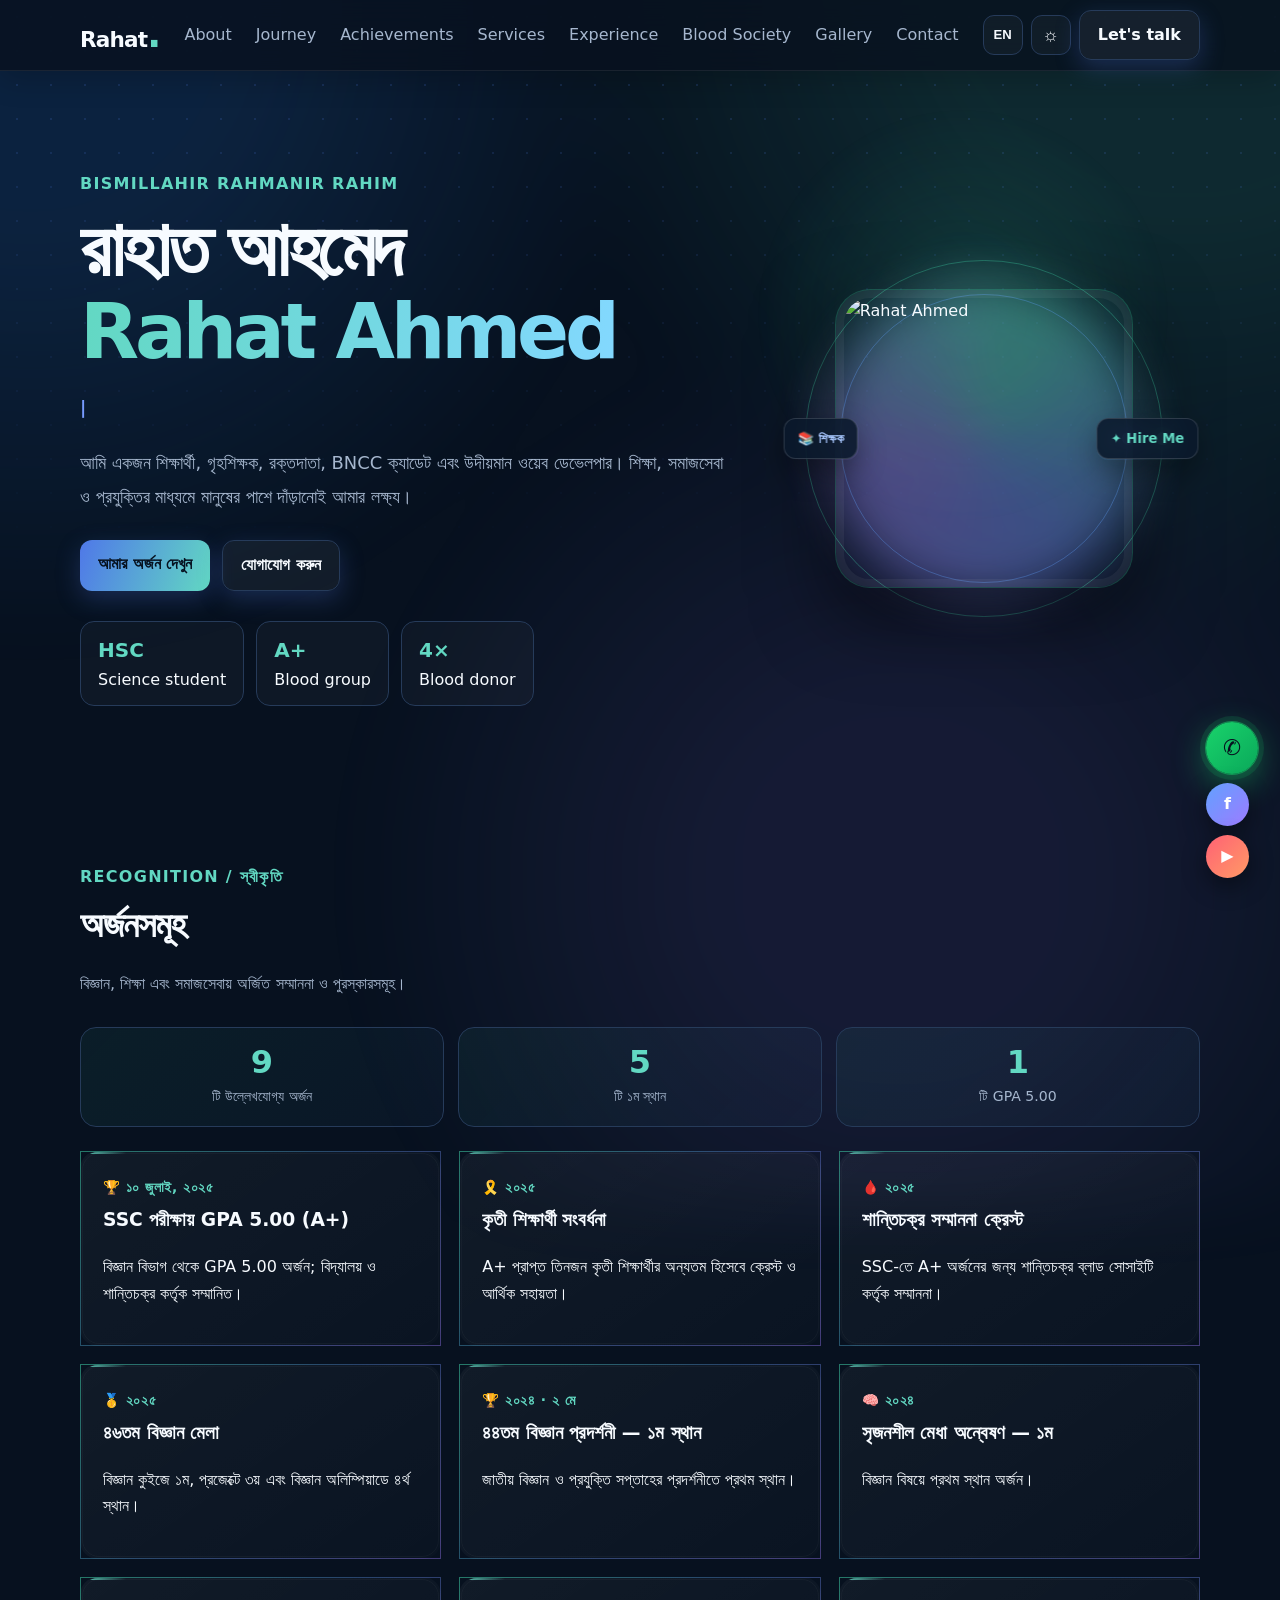
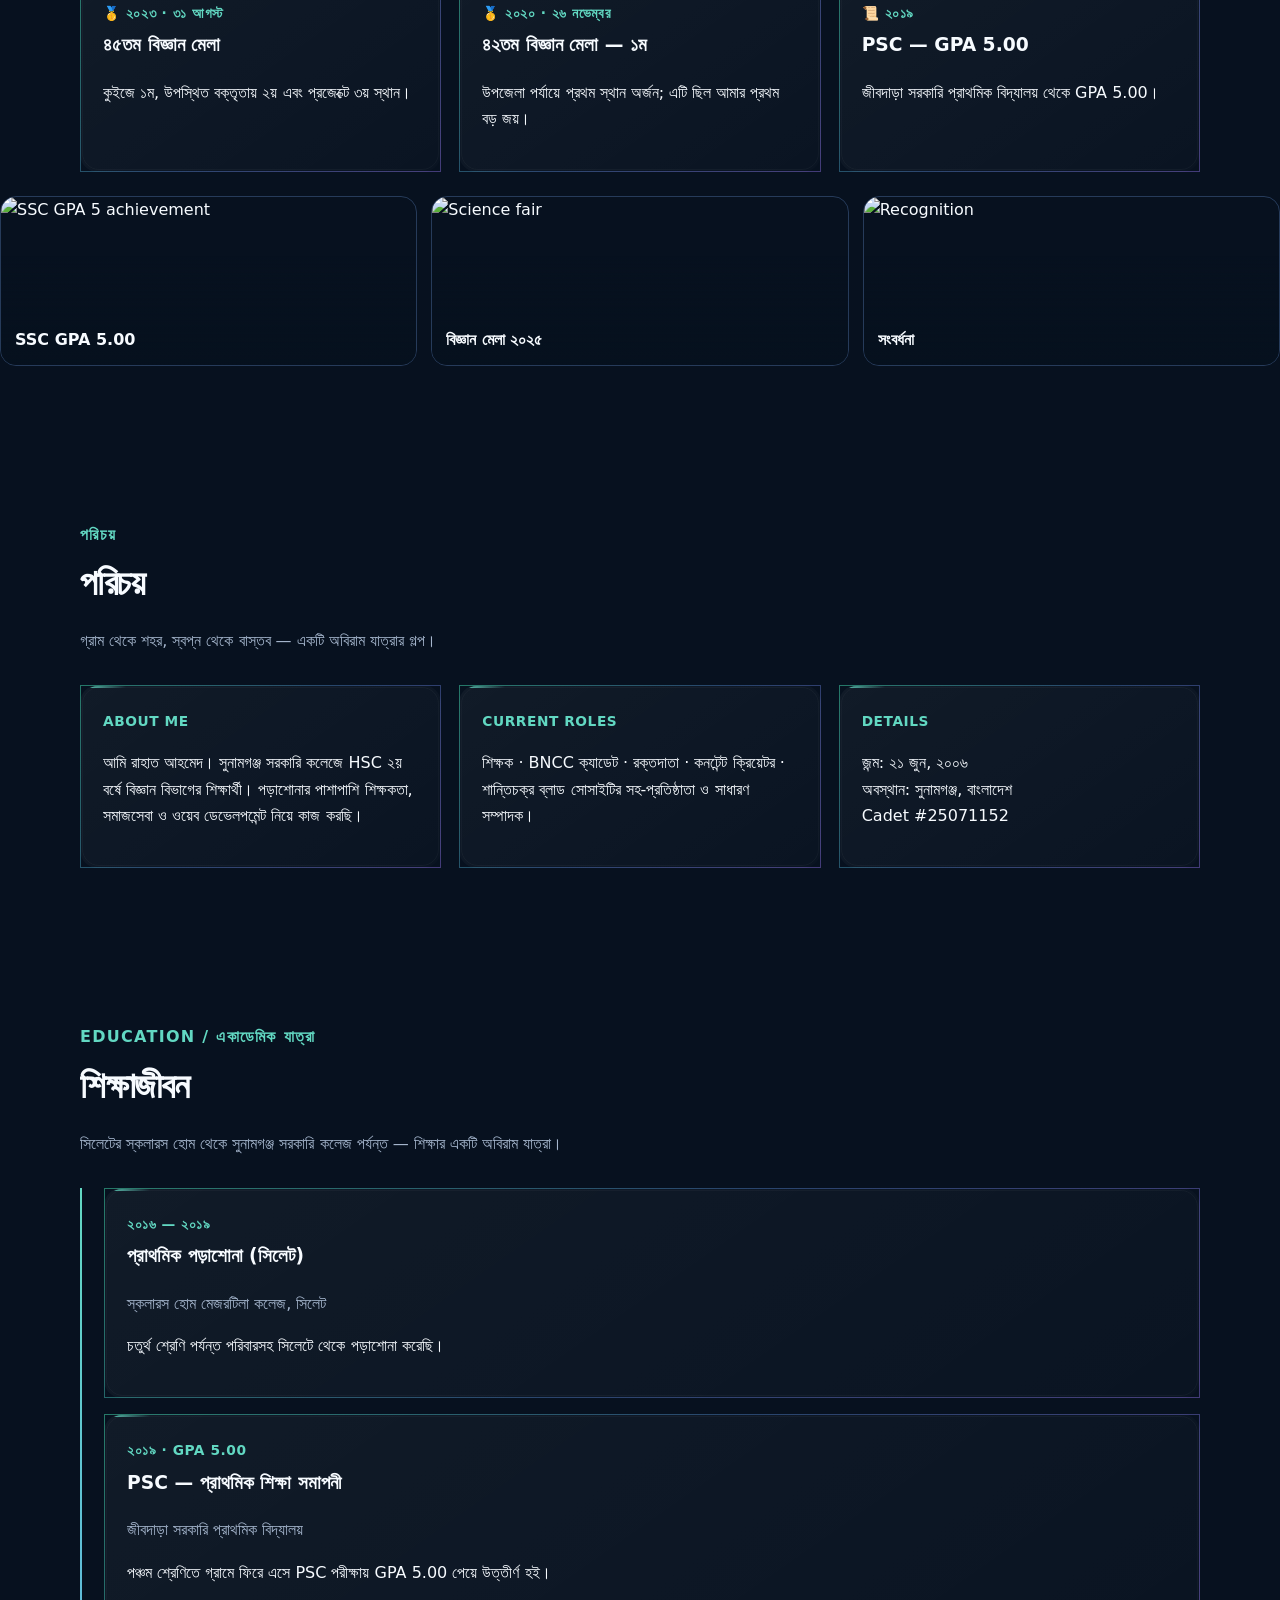
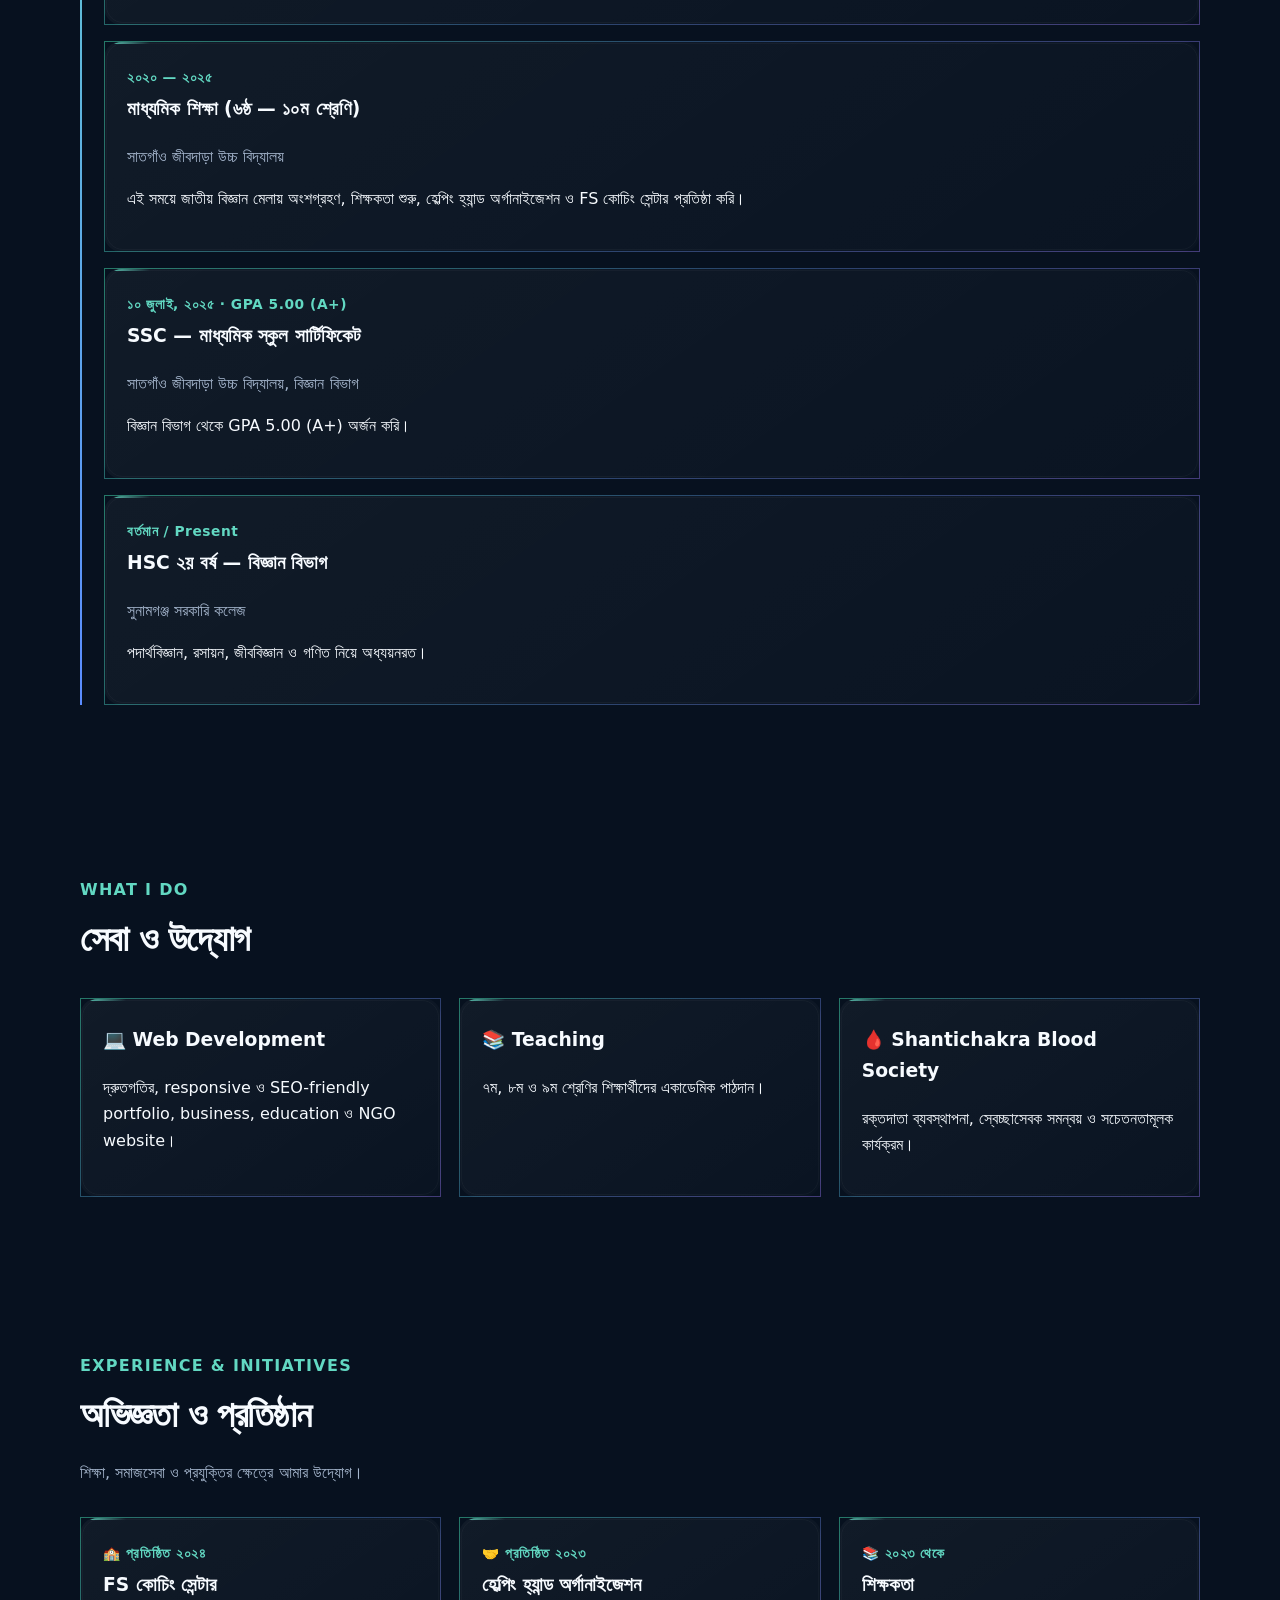
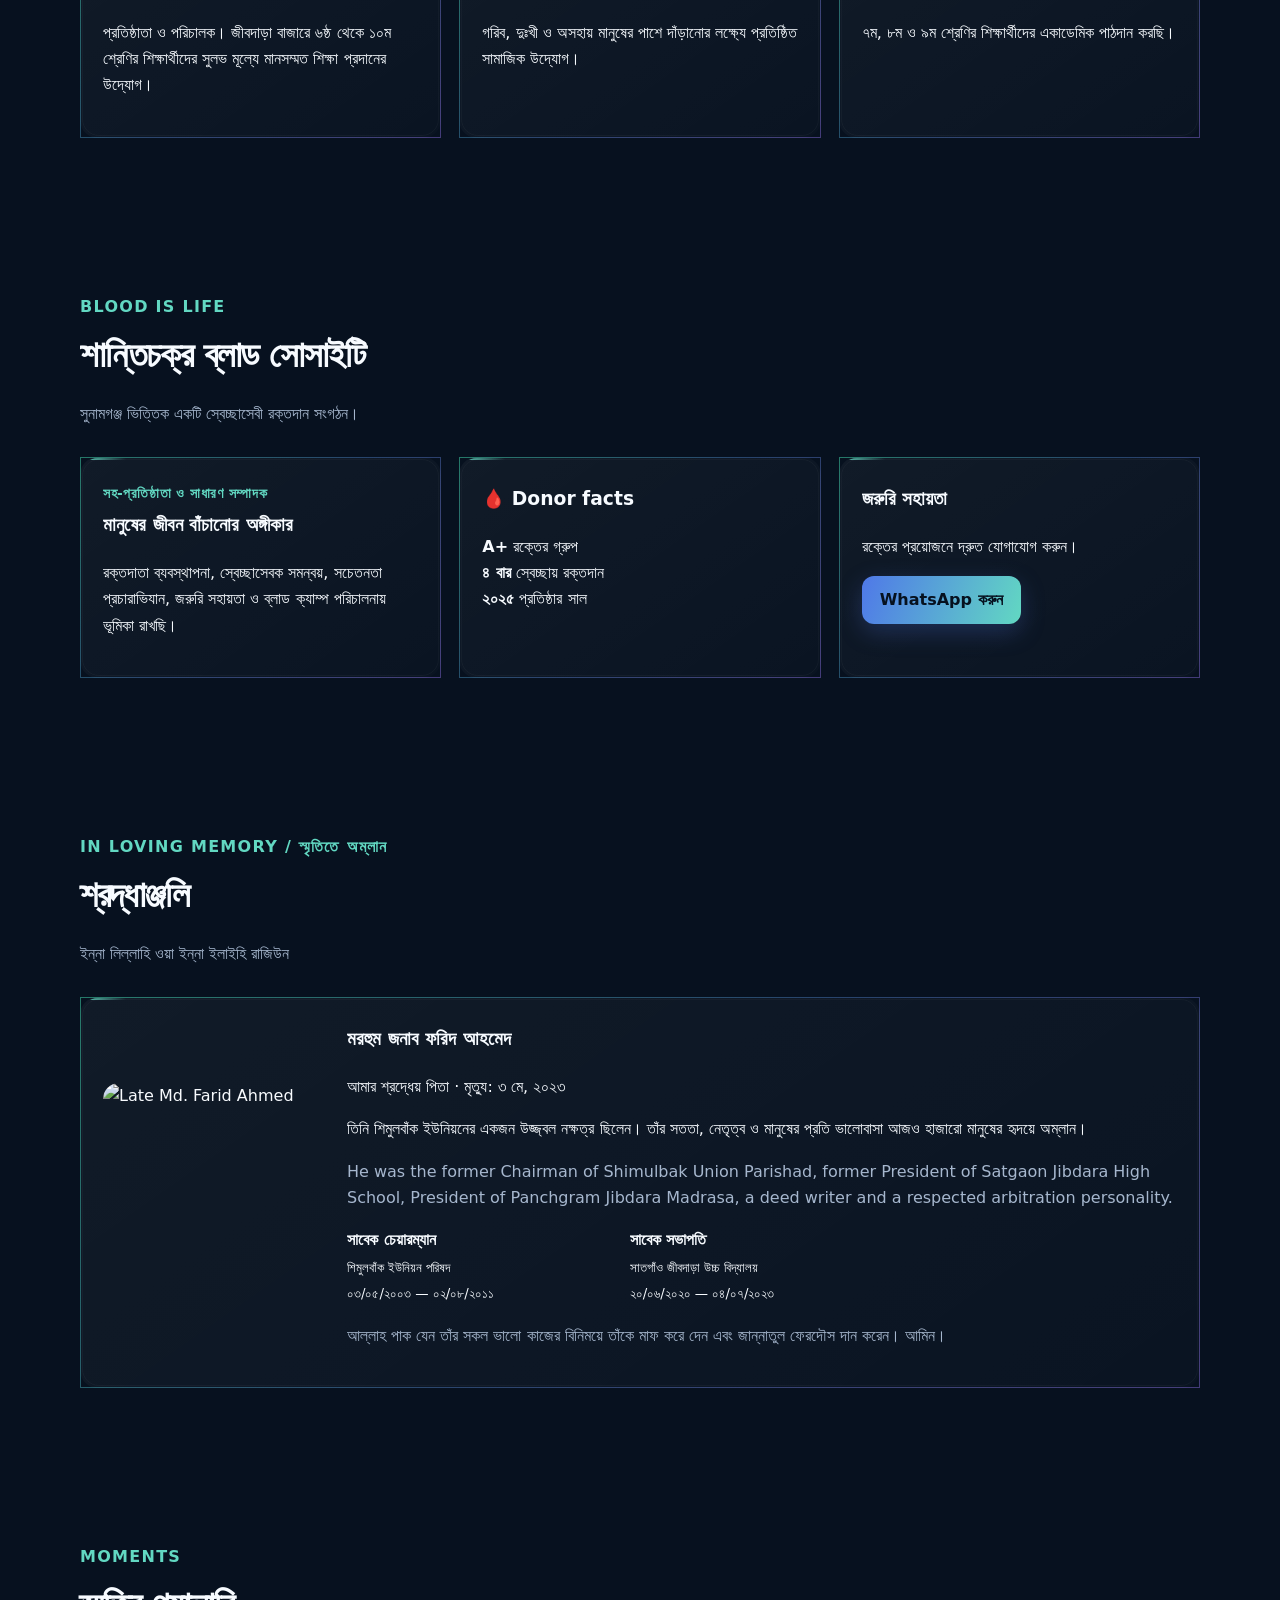
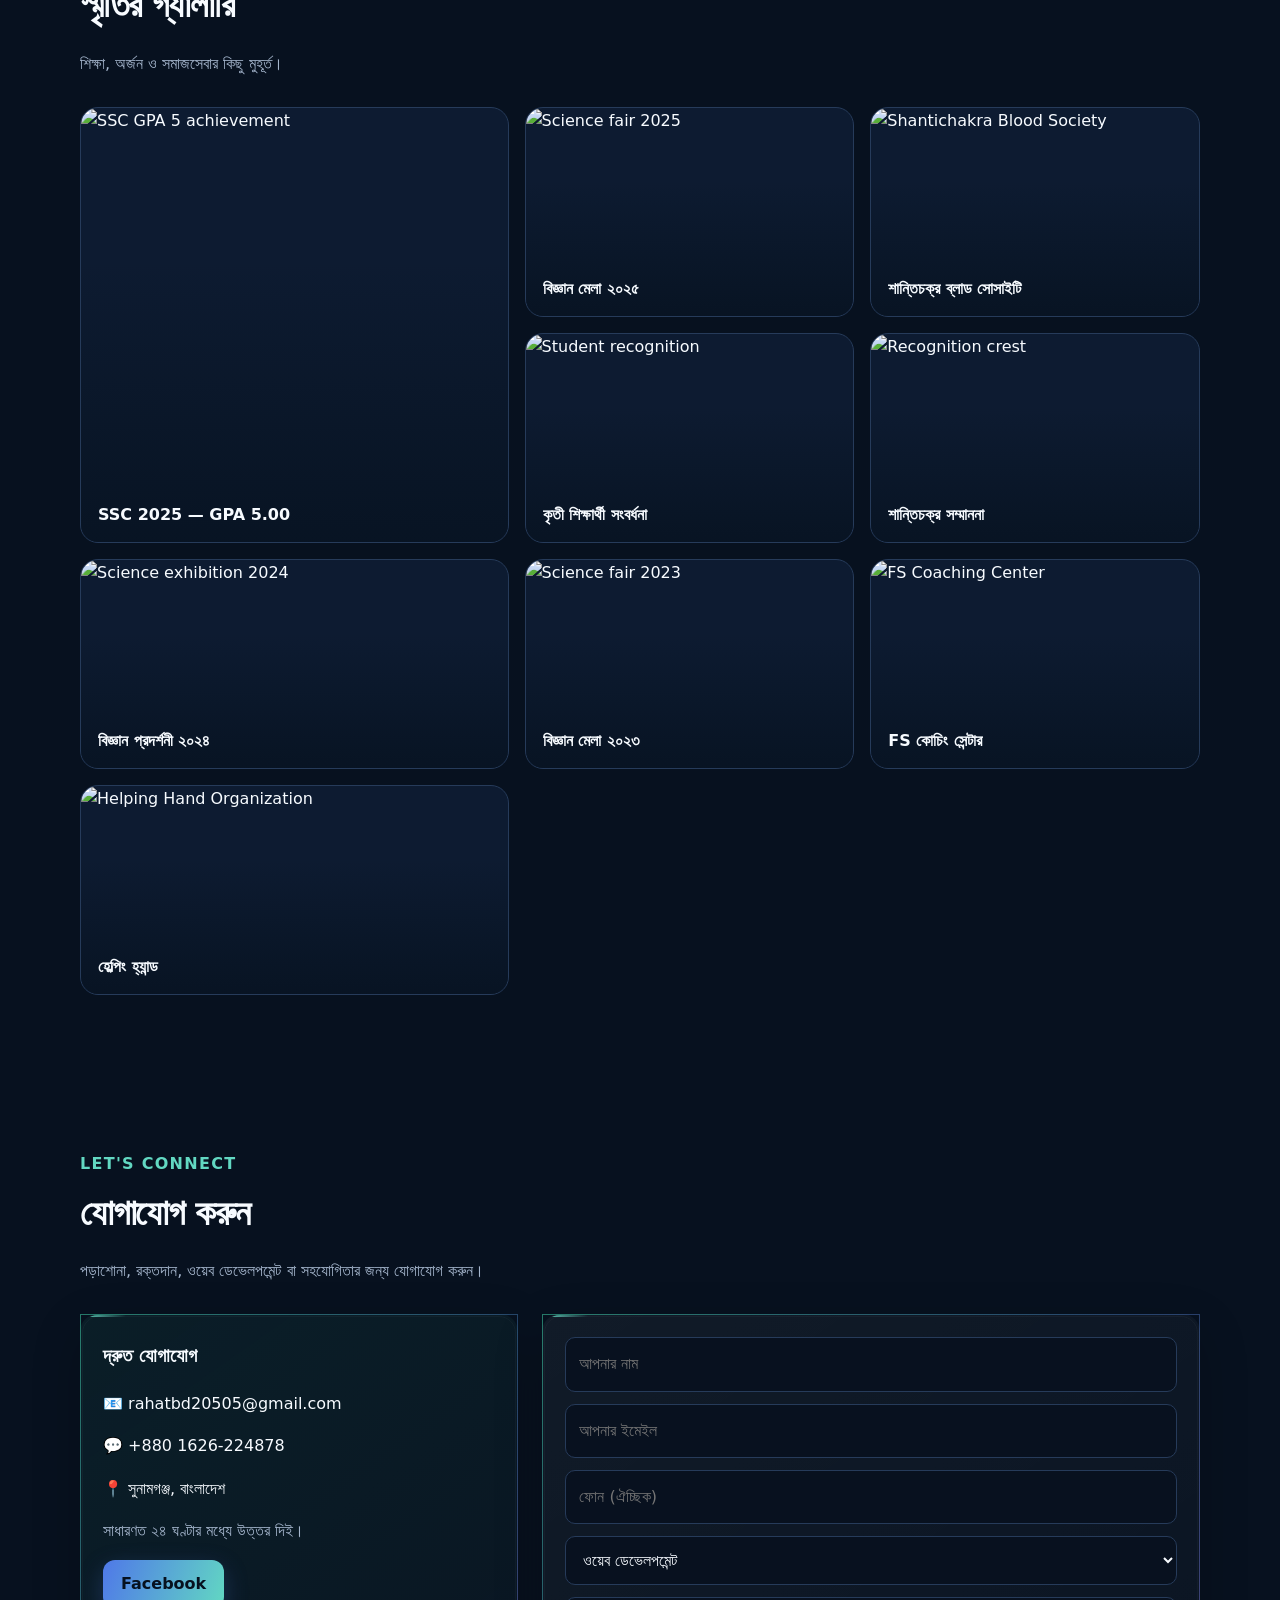
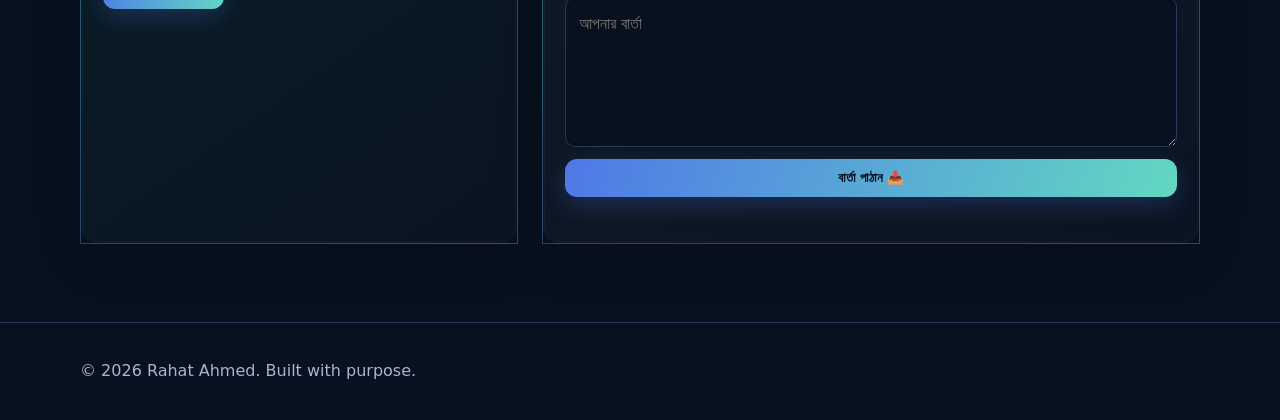
==== commit a4802c27: "Add files via upload" ====
--- a/index.html
+++ b/index.html
@@ -47,7 +47,7 @@
 const typingWords=['Web Developer','শিক্ষক','BNCC ক্যাডেট','রক্তদাতা','Content Creator'];let wordIndex=0,charIndex=0,deleting=false;function typeLoop(){const word=typingWords[wordIndex];document.querySelector('#typingText').textContent=word.slice(0,charIndex);if(!deleting&&charIndex<word.length){charIndex++;setTimeout(typeLoop,95)}else if(deleting&&charIndex>0){charIndex--;setTimeout(typeLoop,55)}else{deleting=!deleting;setTimeout(()=>{if(!deleting)wordIndex=(wordIndex+1)%typingWords.length;typeLoop()},deleting?1200:250)}}typeLoop();
 const counters=document.querySelectorAll('.counter');const counterIO=new IntersectionObserver(es=>es.forEach(e=>{if(e.isIntersecting){const el=e.target,target=+el.dataset.target;let n=0;const tick=()=>{n=Math.min(target,n+Math.max(1,Math.ceil(target/30)));el.textContent=n;if(n<target)requestAnimationFrame(tick)};tick();counterIO.unobserve(el)}}),{threshold:.7});counters.forEach(c=>counterIO.observe(c));
 const lightbox=document.querySelector('#lightbox'),lightboxImg=document.querySelector('#lightboxImg'),lightboxCaption=document.querySelector('#lightboxCaption');document.querySelectorAll('.gallery-item').forEach(item=>item.addEventListener('click',e=>{e.preventDefault();lightboxImg.src=item.querySelector('img').src;lightboxCaption.textContent=item.querySelector('span').textContent;lightbox.classList.add('open')}));function closeLightbox(){lightbox.classList.remove('open');lightboxImg.src=''}document.querySelector('#lightboxClose').onclick=closeLightbox;lightbox.addEventListener('click',e=>{if(e.target===lightbox)closeLightbox()});document.addEventListener('keydown',e=>{if(e.key==='Escape')closeLightbox()});
-window.addEventListener('load',()=>setTimeout(()=>document.querySelector('#pageLoader').classList.add('done'),350));const SUPABASE_URL='https://shgdnvovfnjwwrhphbvh.supabase.co';const SUPABASE_ANON_KEY='eyJhbGciOiJIUzI1NiIsInR5cCI6IkpXVCJ9.eyJpc3MiOiJzdXBhYmFzZSIsInJlZiI6InNoZ2Rudm92Zm5qd3dyaHBoYnZoIiwicm9sZSI6ImFub24iLCJpYXQiOjE3ODQyNTM1ODAsImV4cCI6MjA5OTgyOTU4MH0.rgZCOttTB9wU6EvFPZxjrQWif-eV-hxWxuGDG4lrDvI';const sb=window.supabase.createClient(SUPABASE_URL,SUPABASE_ANON_KEY);
+window.addEventListener('load',()=>setTimeout(()=>document.querySelector('#pageLoader').classList.add('done'),350));const SUPABASE_URL='https://ygcjyxdhjmjnpoottsbl.supabase.co';const SUPABASE_ANON_KEY='eyJhbGciOiJIUzI1NiIsInR5cCI6IkpXVCJ9.eyJpc3MiOiJzdXBhYmFzZSIsInJlZiI6InlnY2p5eGRoam1qbnBvb3R0c2JsIiwicm9sZSI6ImFub24iLCJpYXQiOjE3ODQyOTAwMDAsImV4cCI6MjA5OTg2NjAwMH0.pCOwfzHKquClApgfSXCjF8MgwoQfiBc--sfTg3Y2P20';const sb=window.supabase.createClient(SUPABASE_URL,SUPABASE_ANON_KEY);
 const form=document.querySelector('#contactForm');form.addEventListener('submit',async e=>{e.preventDefault();const f=new FormData(form);const {error}=await sb.from('messages').insert({name:f.get('name'),email:f.get('email'),phone:f.get('phone'),subject:f.get('subject'),message:f.get('message')});document.querySelector('#formMsg').textContent=error?'এখন বার্তা পাঠানো যাচ্ছে না। অনুগ্রহ করে WhatsApp-এ যোগাযোগ করুন।':'ধন্যবাদ! আপনার বার্তা পাঠানো হয়েছে।';if(!error)form.reset()});
 function showAdmin(){document.querySelector('#site').classList.add('hidden');document.querySelector('#admin').style.display='block';document.querySelector('#adminContent').innerHTML='<div class="card"><h3>Admin login</h3><form id="login" class="form"><input type="email" name="email" value="rahatbddb@gmail.com" required><input type="password" name="password" placeholder="Password" required><button class="btn">Login</button><div id="loginMsg" class="notice"></div></form></div>';$('login').addEventListener('submit',async e=>{e.preventDefault();const f=new FormData(e.target);const {error}=await sb.auth.signInWithPassword({email:f.get('email'),password:f.get('password')});if(error)$('#loginMsg').textContent=error.message;else dashboard()})}
 function $(id){return document.getElementById(id)}async function dashboard(){const {data,error}=await sb.from('messages').select('*').order('created_at',{ascending:false});if(error){$('adminContent').innerHTML='<div class="card">প্রথমে supabase-schema.sql চালান।</div>';return}$('adminContent').innerHTML='<div class="card"><h3>Messages ('+data.length+')</h3>'+(data.length?data.map(m=>'<p><b>'+esc(m.name)+'</b> · '+esc(m.email)+'<br><span class="muted">'+esc(m.subject)+'</span><br>'+esc(m.message)+'</p><hr>') .join(''):'<p class="muted">কোনো message নেই।</p>')+'</div>'}function esc(s){return String(s||'').replace(/[&<>'"]/g,c=>({'&':'&amp;','<':'&lt;','>':'&gt;',"'":'&#39;','"':'&quot;'}[c]))}document.querySelector('#logout').onclick=async()=>{await sb.auth.signOut();location.hash=''};if(location.hash==='#admin')showAdmin();window.addEventListener('hashchange',()=>{if(location.hash==='#admin')showAdmin()});
